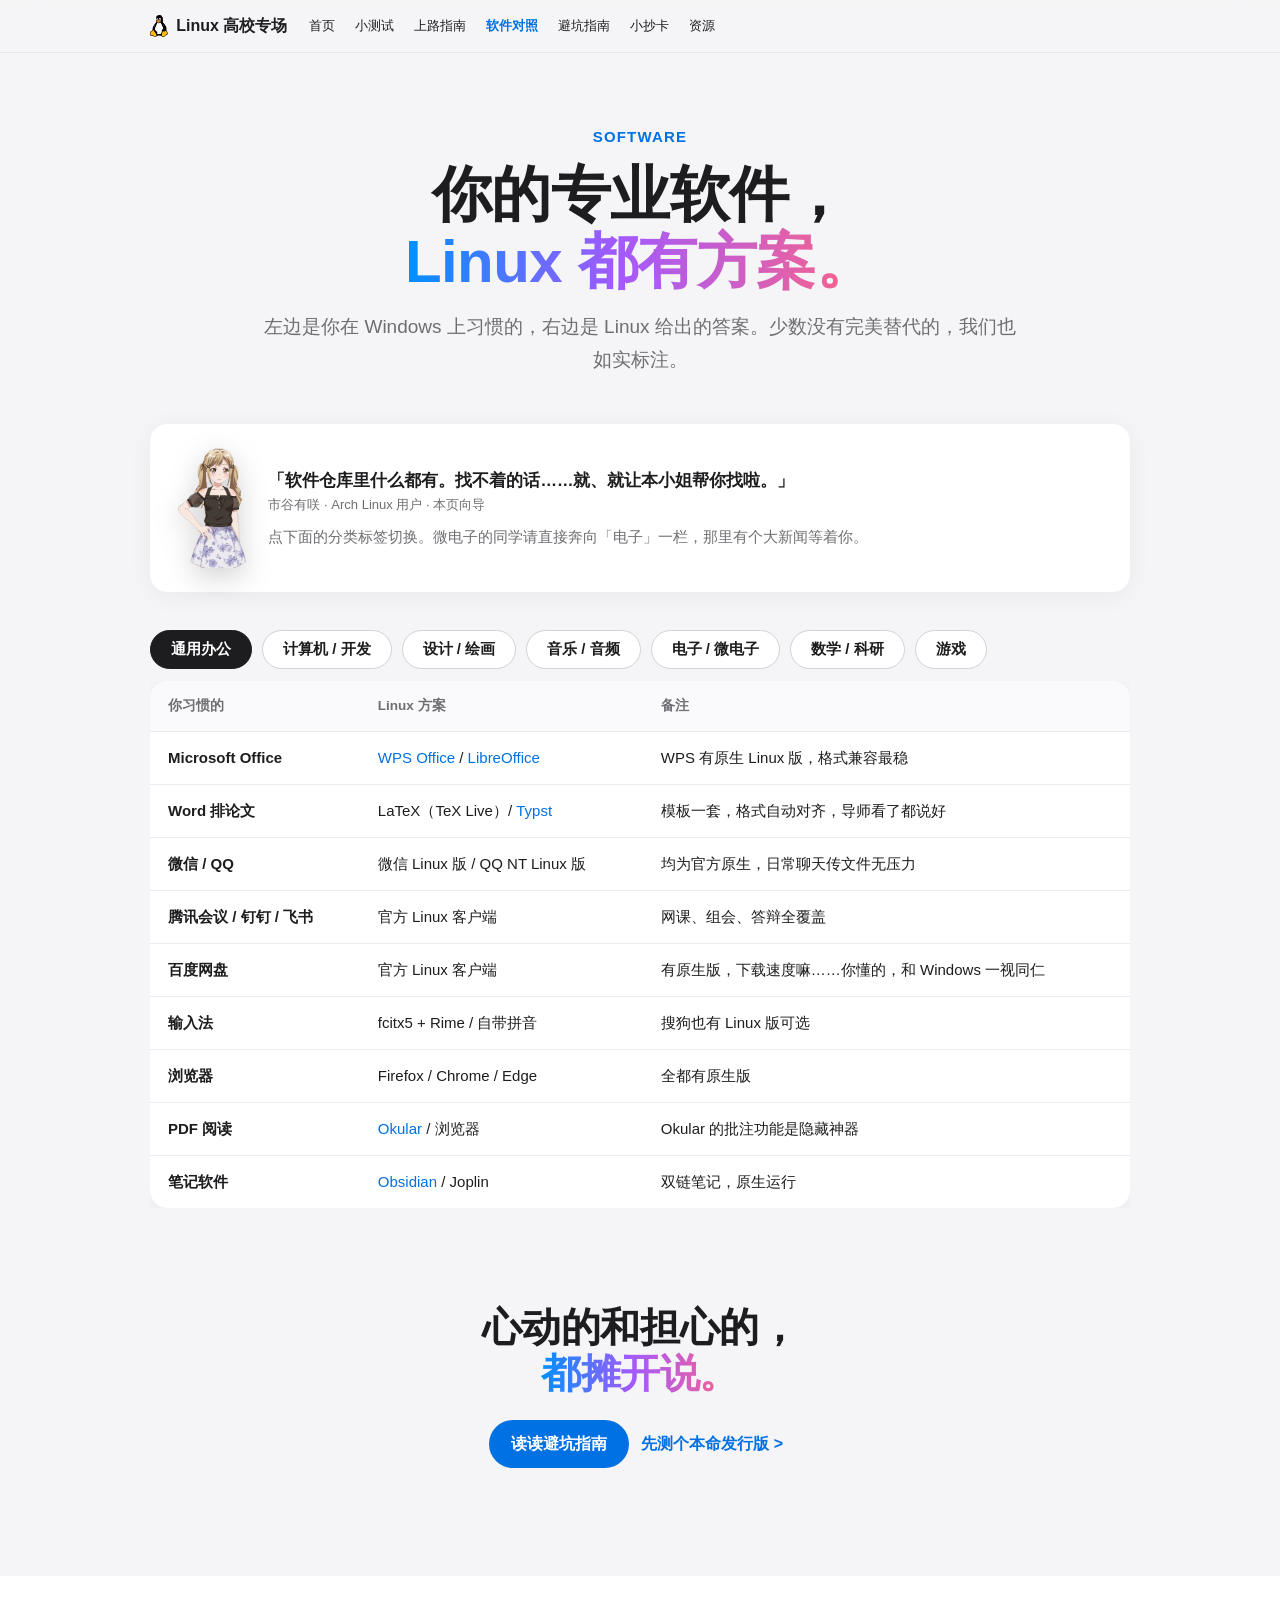
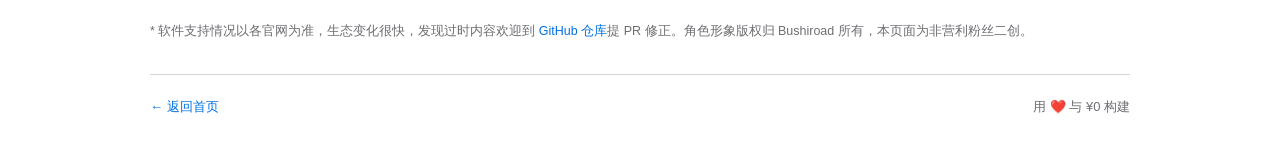
==== apps.html @ c769057d "新增子页面（二）：软件对照 + 避坑指南 + 小抄卡 + 资源" ====
<!DOCTYPE html>
<html lang="zh-CN">
<head>
<meta charset="UTF-8">
<meta name="viewport" content="width=device-width, initial-scale=1.0">
<title>软件对照表 - 你的专业软件，Linux 都有方案</title>
<meta name="description" content="按专业分类的 Windows → Linux 软件替代对照表：办公、开发、设计、音乐、微电子、数学科研、游戏。">
<meta property="og:title" content="软件对照表 - 你的专业软件，Linux 都有方案">
<meta property="og:description" content="按专业分类的 Windows → Linux 软件替代对照表：办公、开发、设计、音乐、微电子、数学科研、游戏。">
<meta property="og:image" content="https://linuxedu-space.pages.dev/img/tux.png">
<link rel="icon" href="data:image/svg+xml,<svg xmlns='http://www.w3.org/2000/svg' viewBox='0 0 100 100'><text y='.9em' font-size='90'>🐧</text></svg>">
<link rel="stylesheet" href="assets/site.css">
</head>
<body>

<nav class="topnav"><div class="topnav-in">
  <div class="logo"><a href="index.html"><img src="img/tux.png" alt="">Linux 高校专场</a></div>
  <div class="links">
    <a href="index.html">首页</a>
    <a href="quiz.html">小测试</a>
    <a href="guide.html">上路指南</a>
    <a href="apps.html" class="on">软件对照</a>
    <a href="honest.html">避坑指南</a>
    <a href="cheatsheet.html">小抄卡</a>
    <a href="resources.html">资源</a>
  </div>
</div></nav>

<header class="page-hero">
  <div class="wrap">
    <p class="kicker">Software</p>
    <h1>你的专业软件，<br><span class="grad-text">Linux 都有方案。</span></h1>
    <p class="lead">左边是你在 Windows 上习惯的，右边是 Linux 给出的答案。少数没有完美替代的，我们也如实标注。</p>
  </div>
</header>

<section class="sec" style="padding-top:12px;"><div class="wrap">
  <div class="host rv">
    <img src="img/char/arisa.png" alt="市谷有咲">
    <div>
      <div class="q">「软件仓库里什么都有。找不着的话……就、就让本小姐帮你找啦。」</div>
      <div class="who">市谷有咲 · Arch Linux 用户 · 本页向导</div>
      <p>点下面的分类标签切换。微电子的同学请直接奔向「电子」一栏，那里有个大新闻等着你。</p>
    </div>
  </div>

  <div class="tabbar rv" style="margin-top:34px;">
    <button class="tab on" data-t="office">通用办公</button>
    <button class="tab" data-t="dev">计算机 / 开发</button>
    <button class="tab" data-t="design">设计 / 绘画</button>
    <button class="tab" data-t="music">音乐 / 音频</button>
    <button class="tab" data-t="ee">电子 / 微电子</button>
    <button class="tab" data-t="sci">数学 / 科研</button>
    <button class="tab" data-t="game">游戏</button>
  </div>

  <div class="tabpane on" id="t-office">
    <div class="tbl-wrap rv"><table class="tbl">
      <tr><th>你习惯的</th><th>Linux 方案</th><th>备注</th></tr>
      <tr><td>Microsoft Office</td><td><a href="https://www.wps.cn" target="_blank" rel="noopener">WPS Office</a> / <a href="https://www.libreoffice.org" target="_blank" rel="noopener">LibreOffice</a></td><td>WPS 有原生 Linux 版，格式兼容最稳</td></tr>
      <tr><td>Word 排论文</td><td>LaTeX（TeX Live）/ <a href="https://typst.app" target="_blank" rel="noopener">Typst</a></td><td>模板一套，格式自动对齐，导师看了都说好</td></tr>
      <tr><td>微信 / QQ</td><td>微信 Linux 版 / QQ NT Linux 版</td><td>均为官方原生，日常聊天传文件无压力</td></tr>
      <tr><td>腾讯会议 / 钉钉 / 飞书</td><td>官方 Linux 客户端</td><td>网课、组会、答辩全覆盖</td></tr>
      <tr><td>百度网盘</td><td>官方 Linux 客户端</td><td>有原生版，下载速度嘛……你懂的，和 Windows 一视同仁</td></tr>
      <tr><td>输入法</td><td>fcitx5 + Rime / 自带拼音</td><td>搜狗也有 Linux 版可选</td></tr>
      <tr><td>浏览器</td><td>Firefox / Chrome / Edge</td><td>全都有原生版</td></tr>
      <tr><td>PDF 阅读</td><td><a href="https://okular.kde.org" target="_blank" rel="noopener">Okular</a> / 浏览器</td><td>Okular 的批注功能是隐藏神器</td></tr>
      <tr><td>笔记软件</td><td><a href="https://obsidian.md" target="_blank" rel="noopener">Obsidian</a> / Joplin</td><td>双链笔记，原生运行</td></tr>
    </table></div>
  </div>

  <div class="tabpane" id="t-dev">
    <div class="tbl-wrap rv"><table class="tbl">
      <tr><th>你习惯的</th><th>Linux 方案</th><th>备注</th></tr>
      <tr><td>VS Code</td><td><a href="https://code.visualstudio.com" target="_blank" rel="noopener">VS Code</a></td><td>原生版，体验一模一样</td></tr>
      <tr><td>JetBrains 全家桶</td><td>全家桶原生</td><td>IDEA、PyCharm、CLion 一个不少</td></tr>
      <tr><td>Git</td><td>原生亲儿子</td><td>它就是为了管理 Linux 源码而生的</td></tr>
      <tr><td>Docker / K8s</td><td>原生老家</td><td>容器本来就是 Linux 的技术</td></tr>
      <tr><td>Xshell / Xftp</td><td>终端自带 <code>ssh</code>/<code>scp</code> / Tabby</td><td>系统终端就是最强 SSH 客户端</td></tr>
      <tr><td>Postman</td><td>Postman 原生 / Apifox / Bruno</td><td>三家都有 Linux 版</td></tr>
      <tr><td>数据库</td><td>MySQL / PostgreSQL / Redis / SQLite</td><td>全是原生，服务器同款环境</td></tr>
      <tr><td>虚拟机</td><td>virt-manager (KVM) / VMware / VirtualBox</td><td>KVM 性能接近物理机</td></tr>
      <tr><td>Visual Studio</td><td>VS Code / Qt Creator</td><td>无原生 VS；.NET 开发可用 Rider</td></tr>
      <tr><td>微信开发者工具</td><td class="half">无官方版</td><td>小程序开发请用 Windows 虚拟机兜底</td></tr>
    </table></div>
  </div>

  <div class="tabpane" id="t-design">
    <div class="tbl-wrap rv"><table class="tbl">
      <tr><th>你习惯的</th><th>Linux 方案</th><th>备注</th></tr>
      <tr><td>Photoshop</td><td><a href="https://www.gimp.org" target="_blank" rel="noopener">GIMP</a> / <a href="https://krita.org" target="_blank" rel="noopener">Krita</a></td><td>画插画选 Krita，体验甚至更好</td></tr>
      <tr><td>Illustrator</td><td><a href="https://inkscape.org" target="_blank" rel="noopener">Inkscape</a></td><td>矢量绘图老牌劲旅</td></tr>
      <tr><td>Premiere</td><td><a href="https://kdenlive.org" target="_blank" rel="noopener">Kdenlive</a> / DaVinci Resolve</td><td>达芬奇有原生 Linux 版，调色天花板</td></tr>
      <tr><td>After Effects</td><td class="half">Blender 合成 / Natron</td><td>无完美替代，重度 AE 用户建议双系统</td></tr>
      <tr><td>Blender / C4D</td><td><a href="https://www.blender.org" target="_blank" rel="noopener">Blender</a> 原生</td><td>Blender 在 Linux 上渲染更快</td></tr>
      <tr><td>Figma</td><td>网页版直接用</td><td>浏览器即客户端，跨平台无忧</td></tr>
      <tr><td>剪映</td><td class="half">无原生</td><td>Kdenlive / 达芬奇替代；手机剪映也不是不行</td></tr>
    </table></div>
  </div>

  <div class="tabpane" id="t-music">
    <div class="tbl-wrap rv"><table class="tbl">
      <tr><th>你习惯的</th><th>Linux 方案</th><th>备注</th></tr>
      <tr><td>FL Studio / Cubase</td><td><a href="https://ardour.org" target="_blank" rel="noopener">Ardour</a> / Bitwig Studio</td><td>Bitwig 有原生版；FL 可 Wine 运行但不算完美</td></tr>
      <tr><td>REAPER</td><td><a href="https://www.reaper.fm" target="_blank" rel="noopener">REAPER</a> 原生</td><td>官方提供 Linux 版，良心</td></tr>
      <tr><td>Audacity</td><td><a href="https://www.audacityteam.org" target="_blank" rel="noopener">Audacity</a> 原生</td><td>老家就在这</td></tr>
      <tr><td>Sibelius / Finale</td><td><a href="https://musescore.org" target="_blank" rel="noopener">MuseScore</a></td><td>免费打谱之王，完全够用</td></tr>
      <tr><td>效果器 / 机架</td><td>EasyEffects / Carla / PipeWire</td><td>系统级低延迟音频，耳机党狂喜</td></tr>
      <tr><td>声卡驱动</td><td>class-compliant 声卡即插即用</td><td>主流录音声卡（Focusrite 等）免驱</td></tr>
    </table></div>
    <div class="card rv" style="margin-top:22px;">
      <span class="pill">冷知识</span>
      <p>Linux 的 PipeWire 音频栈可以做到毫秒级低延迟，而且系统内任意两个应用的音频都能像接线一样自由路由——这在别的系统上要花大价钱买虚拟声卡。</p>
    </div>
  </div>

  <div class="tabpane" id="t-ee">
    <div class="card rv" style="border-left:5px solid #0071e3;">
      <span class="pill">微电子必读 · 大新闻</span>
      <h3>芯片行业的 EDA，本来就活在 Linux 上</h3>
      <p>Cadence Virtuoso、Synopsys 全家桶（VCS、DC、ICC）、Siemens EDA——这些造芯片的工业软件，<b>官方运行环境就是 Linux</b>（通常是 RHEL 系）。晶圆厂和设计公司的服务器跑的全是 Linux。所以微电子专业的同学：你用 Linux 不是折腾，是提前三年适应工作环境。</p>
    </div>
    <div class="tbl-wrap rv" style="margin-top:22px;"><table class="tbl">
      <tr><th>你习惯的</th><th>Linux 方案</th><th>备注</th></tr>
      <tr><td>Altium Designer</td><td><a href="https://www.kicad.org" target="_blank" rel="noopener">KiCad</a></td><td>开源 PCB 顶流，社区库丰富，越来越主流</td></tr>
      <tr><td>Multisim</td><td>LTspice（Wine）/ Qucs-S / Ngspice</td><td>仿真课作业完全够用</td></tr>
      <tr><td>Keil MDK</td><td>STM32CubeIDE / PlatformIO</td><td>都有原生 Linux 版，配 OpenOCD 调试</td></tr>
      <tr><td>Vivado / Quartus</td><td>官方 Linux 版</td><td>FPGA 大厂双双原生支持</td></tr>
      <tr><td>ModelSim / Questa</td><td>官方 Linux 版 / Verilator / Icarus</td><td>开源仿真器 Verilator 是业界明星</td></tr>
      <tr><td>Cadence / Synopsys</td><td class="yes">本身就是 Linux 原生</td><td>实验室服务器直通，SSH 就是工位</td></tr>
      <tr><td>串口工具</td><td>minicom / cutecom / <code>screen</code></td><td>系统自带，无需安装</td></tr>
    </table></div>
  </div>

  <div class="tabpane" id="t-sci">
    <div class="tbl-wrap rv"><table class="tbl">
      <tr><th>你习惯的</th><th>Linux 方案</th><th>备注</th></tr>
      <tr><td>MATLAB</td><td>GNU Octave / Python（NumPy、SciPy）</td><td>Octave 语法高度兼容；科研主力是 Python</td></tr>
      <tr><td>Mathematica</td><td>SageMath / SymPy</td><td>符号计算免费方案</td></tr>
      <tr><td>SPSS</td><td>JASP / jamovi / R</td><td>社科统计友好界面，免费</td></tr>
      <tr><td>Origin</td><td>LabPlot / matplotlib</td><td>论文级绘图</td></tr>
      <tr><td>R</td><td>R + RStudio 原生</td><td>统计之王，原生运行</td></tr>
      <tr><td>文献管理</td><td><a href="https://www.zotero.org" target="_blank" rel="noopener">Zotero</a> 原生</td><td>配 LaTeX 是论文绝配</td></tr>
      <tr><td>超算 / 集群</td><td class="yes">环境天然一致</td><td>超算 TOP500 全部跑 Linux，本地学的命令直接用</td></tr>
    </table></div>
  </div>

  <div class="tabpane" id="t-game">
    <div class="tbl-wrap rv"><table class="tbl">
      <tr><th>你习惯的</th><th>Linux 方案</th><th>备注</th></tr>
      <tr><td>Steam</td><td>原生 + Proton 一键兼容</td><td>上万款 Windows 游戏直接玩，去 <a href="https://www.protondb.com" target="_blank" rel="noopener">ProtonDB</a> 查评级</td></tr>
      <tr><td>Epic / GOG</td><td>Heroic Launcher / Lutris</td><td>第三方启动器，体验顺滑</td></tr>
      <tr><td>Minecraft</td><td>Prism Launcher</td><td>Java 版原生跑，帧数还更高</td></tr>
      <tr><td>模拟器</td><td>RetroArch / Dolphin / RPCS3</td><td>模拟器大户，全部原生</td></tr>
      <tr><td>原神 / 瓦 / 三角洲等</td><td class="no">反作弊限制</td><td>这类游戏目前玩不了或很麻烦，<a href="honest.html">避坑指南</a>里有完整名单</td></tr>
    </table></div>
    <div class="card rv" style="margin-top:22px;">
      <span class="pill green">好消息</span>
      <p>Steam Deck 的热卖把 Linux 游戏生态直接带飞了：2025 年底 Steam 上 Linux 玩家份额已突破 3%，美国桌面份额突破 5%。V 社的 Proton 让每个游戏厂商都间接支持了 Linux。</p>
    </div>
  </div>
</div></section>

<section class="sec center"><div class="wrap">
  <h2 class="rv">心动的和担心的，<br><span class="grad-text">都摊开说。</span></h2>
  <div style="margin-top:24px;" class="rv">
    <a class="btn" href="honest.html">读读避坑指南</a>
    <a class="btn-ghost" href="quiz.html">先测个本命发行版 &gt;</a>
  </div>
</div></section>

<footer><div class="wrap">
  <div class="legal">* 软件支持情况以各官网为准，生态变化很快，发现过时内容欢迎到 <a href="https://github.com/Huanuyn1/Linuxedu.space" target="_blank" rel="noopener">GitHub 仓库</a>提 PR 修正。角色形象版权归 Bushiroad 所有，本页面为非营利粉丝二创。</div>
  <div class="footer-bar"><span><a href="index.html">← 返回首页</a></span><span>用 ❤️ 与 ¥0 构建</span></div>
</div></footer>

<script>
const io = new IntersectionObserver(es => {
  es.forEach(e => { if (e.isIntersecting) { e.target.classList.add('in'); io.unobserve(e.target); } });
}, { threshold: 0.1 });
document.querySelectorAll('.rv').forEach(el => io.observe(el));

document.querySelectorAll('.tab').forEach(t => {
  t.addEventListener('click', () => {
    document.querySelectorAll('.tab').forEach(x => x.classList.remove('on'));
    document.querySelectorAll('.tabpane').forEach(x => x.classList.remove('on'));
    t.classList.add('on');
    document.getElementById('t-' + t.dataset.t).classList.add('on');
  });
});
</script>
</body>
</html>
---- assets/site.css ----
/* 共享样式：Linux 高校专场子页面 */
:root{
  --bg:#f5f5f7;
  --text:#1d1d1f;
  --text-2:#6e6e73;
  --blue:#0071e3;
  --radius:18px;
  --maxw:1024px;
  --grad:linear-gradient(90deg,#0090ff 0%,#a259ff 45%,#ff6482 100%);
}
*{margin:0;padding:0;box-sizing:border-box;}
html{scroll-behavior:smooth;}
body{
  font-family:-apple-system,BlinkMacSystemFont,"SF Pro SC","PingFang SC","Noto Sans SC","Microsoft YaHei",sans-serif;
  background:var(--bg);color:var(--text);
  -webkit-font-smoothing:antialiased;line-height:1.6;
}
a{color:var(--blue);text-decoration:none;}
a:hover{text-decoration:underline;}
img{max-width:100%;-webkit-user-drag:none;user-select:none;}
.wrap{max-width:var(--maxw);margin:0 auto;padding:0 22px;}
h1{font-size:clamp(34px,5.6vw,60px);font-weight:700;line-height:1.12;letter-spacing:-.01em;}
h2{font-size:clamp(26px,3.8vw,40px);font-weight:700;line-height:1.16;letter-spacing:-.01em;}
h3{font-size:22px;font-weight:700;}
.grad-text{background:var(--grad);-webkit-background-clip:text;background-clip:text;color:transparent;}
.lead{font-size:clamp(16px,2vw,19px);color:var(--text-2);max-width:760px;margin:16px auto 0;line-height:1.7;font-weight:500;}
.center{text-align:center;}
/* top nav */
.topnav{position:sticky;top:0;z-index:100;background:rgba(245,245,247,.78);backdrop-filter:saturate(180%) blur(20px);-webkit-backdrop-filter:saturate(180%) blur(20px);border-bottom:1px solid rgba(0,0,0,.06);}
.topnav-in{max-width:var(--maxw);margin:0 auto;padding:0 22px;height:52px;display:flex;align-items:center;gap:22px;}
.topnav .logo{font-weight:700;font-size:16px;display:flex;align-items:center;gap:8px;flex:0 0 auto;}
.topnav .logo img{height:22px;}
.topnav .logo a{color:var(--text);display:flex;align-items:center;gap:8px;}
.topnav .logo a:hover{text-decoration:none;}
.topnav .links{display:flex;gap:20px;font-size:13px;overflow-x:auto;scrollbar-width:none;white-space:nowrap;}
.topnav .links::-webkit-scrollbar{display:none;}
.topnav .links a{color:var(--text);flex:0 0 auto;}
.topnav .links a:hover{color:var(--blue);text-decoration:none;}
.topnav .links a.on{color:var(--blue);font-weight:700;}
@media(max-width:760px){.topnav-in{gap:14px;}}
/* page hero */
.page-hero{padding:72px 0 36px;text-align:center;}
.page-hero .kicker{font-size:15px;font-weight:700;letter-spacing:.08em;color:var(--blue);text-transform:uppercase;margin-bottom:12px;}
/* sections & cards */
.sec{padding:48px 0;}
.card{background:#fff;border-radius:var(--radius);padding:32px 30px;box-shadow:0 4px 24px rgba(0,0,0,.05);}
.grid2{display:grid;grid-template-columns:1fr 1fr;gap:22px;}
.grid3{display:grid;grid-template-columns:repeat(3,1fr);gap:22px;}
@media(max-width:860px){.grid2,.grid3{grid-template-columns:1fr;}}
.card h3{margin-bottom:12px;}
.card p,.card li{font-size:15.5px;color:var(--text-2);line-height:1.75;}
.card ul,.card ol{padding-left:22px;margin-top:8px;}
.card li{margin-bottom:6px;}
.pill{display:inline-block;background:rgba(0,113,227,.09);color:var(--blue);font-size:12.5px;font-weight:700;border-radius:980px;padding:4px 12px;margin-bottom:10px;}
.pill.green{background:rgba(22,163,74,.12);color:#16a34a;}
.pill.red{background:rgba(220,38,38,.10);color:#dc2626;}
.pill.orange{background:rgba(234,88,12,.10);color:#ea580c;}
/* prose blocks */
.prose p{font-size:16px;color:var(--text);line-height:1.85;margin-bottom:16px;}
.prose strong{color:var(--text);}
/* tables */
.tbl{width:100%;border-collapse:collapse;background:#fff;border-radius:var(--radius);overflow:hidden;box-shadow:0 4px 24px rgba(0,0,0,.05);font-size:15px;}
.tbl th,.tbl td{padding:14px 18px;text-align:left;border-bottom:1px solid #ececef;vertical-align:top;}
.tbl th{background:#fafafc;font-size:13.5px;color:var(--text-2);font-weight:600;}
.tbl tr:last-child td{border-bottom:none;}
.tbl td:first-child{font-weight:600;white-space:nowrap;}
.tbl-wrap{overflow-x:auto;}
.yes{color:#16a34a;font-weight:700;}
.no{color:#dc2626;font-weight:700;}
.half{color:#ea580c;font-weight:700;}
/* code */
code{font-family:"SF Mono",ui-monospace,Menlo,Consolas,monospace;font-size:.92em;background:#ececf0;border-radius:6px;padding:2px 7px;}
pre{background:#161617;color:#d4d4d8;border-radius:14px;padding:20px 22px;overflow-x:auto;font-family:"SF Mono",ui-monospace,Menlo,Consolas,monospace;font-size:13.5px;line-height:1.7;margin:14px 0;}
pre code{background:none;color:inherit;padding:0;}
pre .cm{color:#7f8c98;}
pre .hl{color:#7ee787;}
/* character host banner */
.host{display:flex;gap:22px;align-items:center;background:#fff;border-radius:var(--radius);padding:24px 28px;box-shadow:0 4px 24px rgba(0,0,0,.05);}
.host img{height:120px;width:auto;flex:0 0 auto;filter:drop-shadow(0 8px 14px rgba(0,0,0,.18));}
.host .who{font-size:13px;color:var(--text-2);margin-top:2px;}
.host p{font-size:15px;color:var(--text-2);margin-top:8px;line-height:1.7;}
.host .q{font-size:16.5px;color:var(--text);font-weight:600;}
@media(max-width:640px){.host img{height:90px;}}
/* footer */
footer{background:#fff;margin-top:60px;}
.legal{padding:44px 0 32px;font-size:12.5px;color:var(--text-2);line-height:1.8;}
.footer-bar{border-top:1px solid #d2d2d7;padding:22px 0 34px;font-size:13px;color:var(--text-2);display:flex;justify-content:space-between;flex-wrap:wrap;gap:12px;}
/* reveal */
.rv{opacity:0;transform:translateY(24px);transition:opacity .65s ease,transform .65s ease;}
.rv.in{opacity:1;transform:none;}
/* buttons */
.btn{display:inline-block;background:var(--blue);color:#fff;border-radius:980px;padding:11px 22px;font-size:16px;font-weight:600;transition:background .2s;}
.btn:hover{background:#0077ed;text-decoration:none;}
.btn-ghost{display:inline-block;color:var(--blue);font-size:16px;font-weight:600;padding:11px 8px;}
.btn-ghost:hover{text-decoration:underline;}
/* quiz */
.quiz-card{background:#fff;border-radius:var(--radius);box-shadow:0 4px 24px rgba(0,0,0,.05);padding:36px 32px;max-width:720px;margin:0 auto;}
.q-progress{height:6px;background:#e8e8ed;border-radius:99px;overflow:hidden;margin-bottom:26px;}
.q-progress i{display:block;height:100%;background:var(--grad);border-radius:99px;transition:width .3s;}
.q-num{font-size:13px;color:var(--text-2);margin-bottom:8px;}
.q-title{font-size:22px;font-weight:700;margin-bottom:22px;line-height:1.4;}
.q-opt{display:block;width:100%;text-align:left;background:#f5f5f7;border:2px solid transparent;border-radius:14px;padding:16px 20px;font-size:16px;margin-bottom:12px;cursor:pointer;font-family:inherit;color:var(--text);transition:all .18s;line-height:1.5;}
.q-opt:hover{border-color:var(--blue);background:#fff;transform:translateX(4px);}
.q-result{text-align:center;}
.q-result .char-img{height:260px;width:auto;margin:6px auto 4px;display:block;filter:drop-shadow(0 14px 24px rgba(0,0,0,.2));}
.q-result .d-logo{height:44px;margin:10px auto 6px;display:block;}
.q-result h3{font-size:26px;}
.q-result .who{color:var(--text-2);font-size:14px;margin-top:4px;}
.q-result .quote{background:#f5f5f7;border-radius:14px;padding:18px 22px;font-size:15.5px;line-height:1.75;margin:18px 0;text-align:left;}
.q-result .row{display:flex;gap:14px;justify-content:center;flex-wrap:wrap;margin-top:8px;}
/* cheatsheet */
.cmd-search{width:100%;max-width:560px;margin:0 auto;display:block;font-size:16px;padding:14px 22px;border-radius:980px;border:1px solid #d2d2d7;background:#fff;font-family:inherit;outline:none;}
.cmd-search:focus{border-color:var(--blue);box-shadow:0 0 0 4px rgba(0,113,227,.12);}
.cmd-grid{display:grid;grid-template-columns:repeat(2,1fr);gap:20px;margin-top:34px;}
@media(max-width:760px){.cmd-grid{grid-template-columns:1fr;}}
.cmd-card{background:#fff;border-radius:var(--radius);padding:24px 26px;box-shadow:0 4px 24px rgba(0,0,0,.05);}
.cmd-card h4{font-size:16.5px;margin-bottom:14px;display:flex;align-items:center;gap:8px;}
.cmd-line{display:flex;justify-content:space-between;gap:14px;padding:7px 0;border-bottom:1px dashed #ececef;font-size:14px;align-items:baseline;}
.cmd-line:last-child{border-bottom:none;}
.cmd-line code{white-space:nowrap;}
.cmd-line span{color:var(--text-2);text-align:right;}
.cmd-hide{display:none !important;}
/* tabs (apps page) */
.tabbar{display:flex;gap:10px;overflow-x:auto;scrollbar-width:none;padding:4px 2px 12px;margin:0 -2px;}
.tabbar::-webkit-scrollbar{display:none;}
.tab{flex:0 0 auto;border:1px solid #d2d2d7;background:#fff;border-radius:980px;padding:9px 20px;font-size:15px;font-weight:600;cursor:pointer;font-family:inherit;color:var(--text);transition:all .18s;}
.tab.on{background:var(--text);color:#fff;border-color:var(--text);}
.tabpane{display:none;}
.tabpane.on{display:block;}
/* stat band */
.stats{display:grid;grid-template-columns:repeat(4,1fr);gap:22px;text-align:center;}
@media(max-width:760px){.stats{grid-template-columns:repeat(2,1fr);}}
.stat b{display:block;font-size:clamp(28px,4vw,44px);font-weight:700;letter-spacing:-.02em;}
.stat span{font-size:14px;color:var(--text-2);}
/* link list */
.linkcard{display:flex;flex-direction:column;gap:6px;}
.linkcard a{font-size:16px;font-weight:600;}
.linkcard p{font-size:14px;color:var(--text-2);}
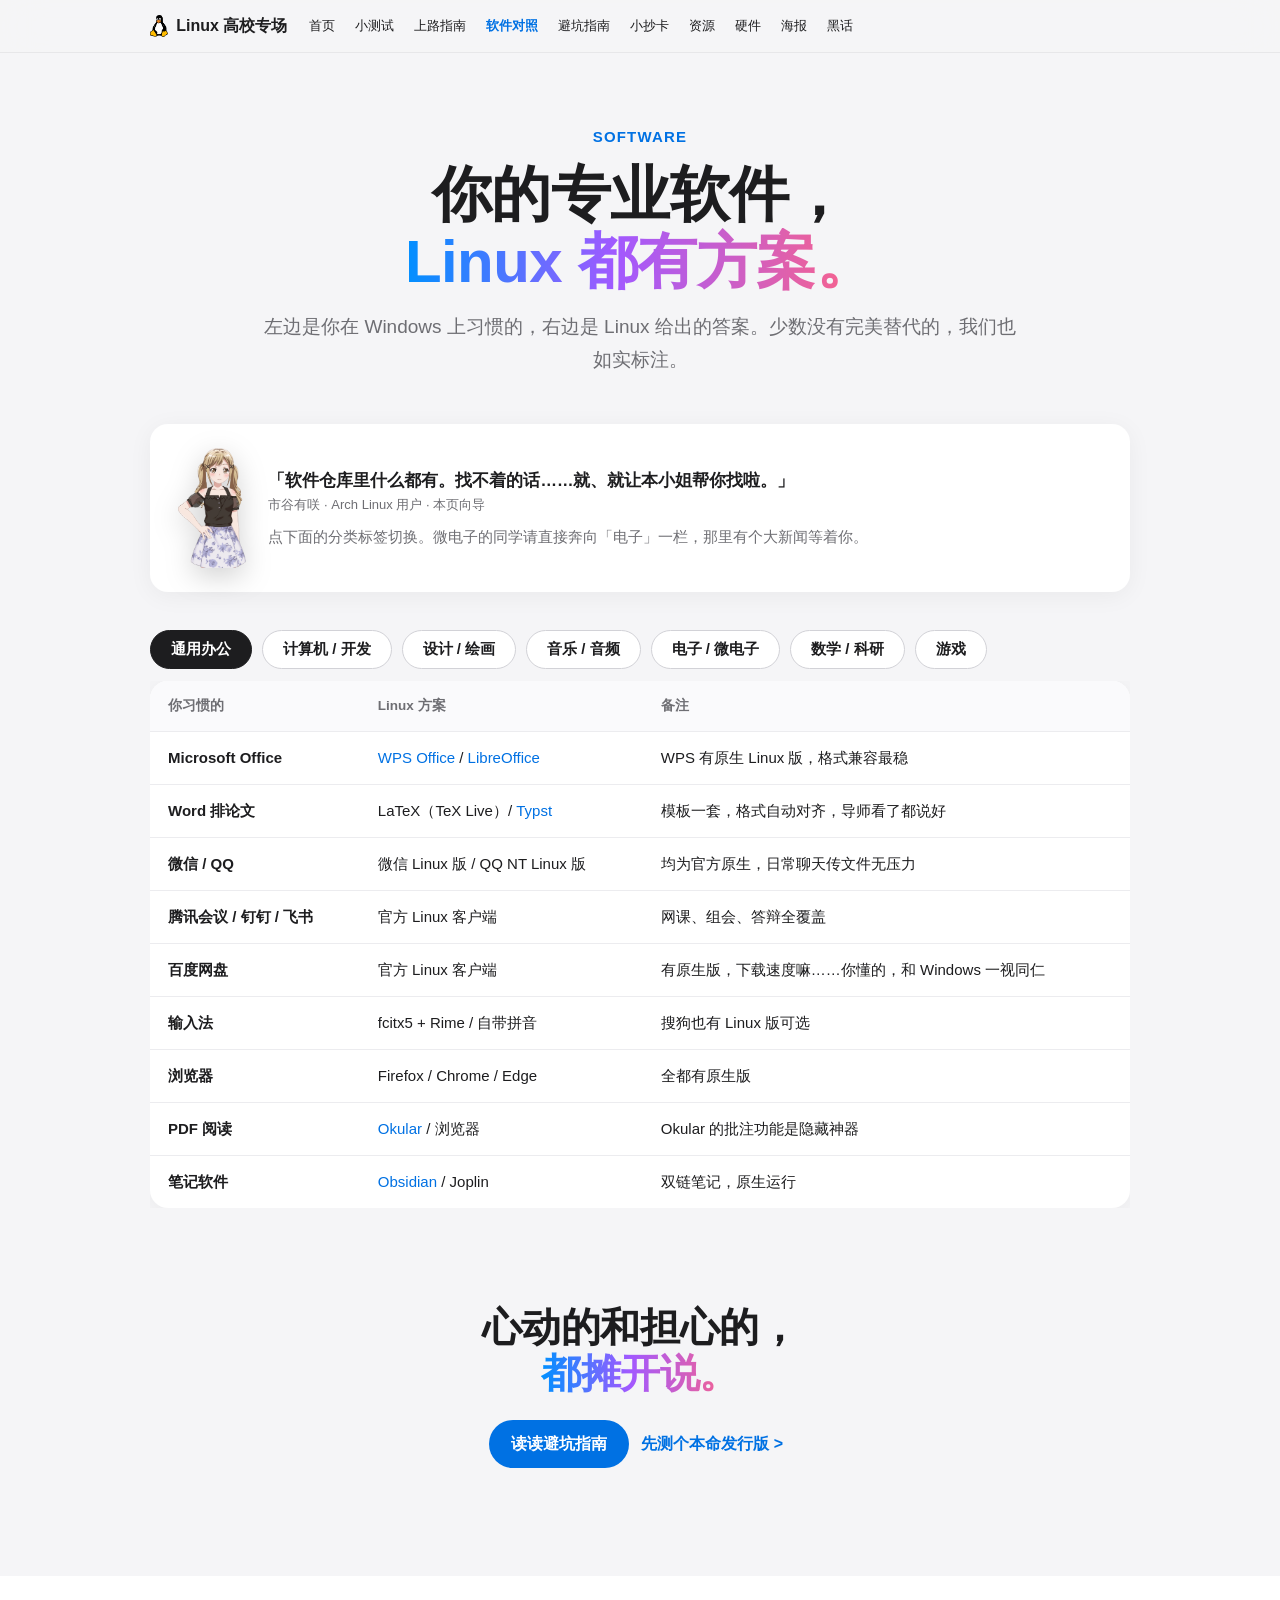
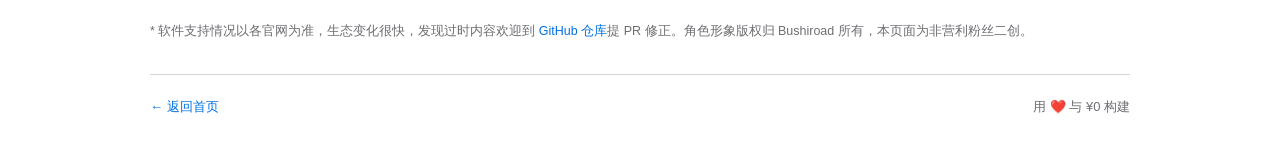
==== commit bc62ff15: "软件对照与避坑指南接入新导航" ====
--- a/apps.html
+++ b/apps.html
@@ -23,6 +23,9 @@
     <a href="honest.html">避坑指南</a>
     <a href="cheatsheet.html">小抄卡</a>
     <a href="resources.html">资源</a>
+    <a href="hardware.html">硬件</a>
+    <a href="poster.html">海报</a>
+    <a href="jargon.html">黑话</a>
   </div>
 </div></nav>
 
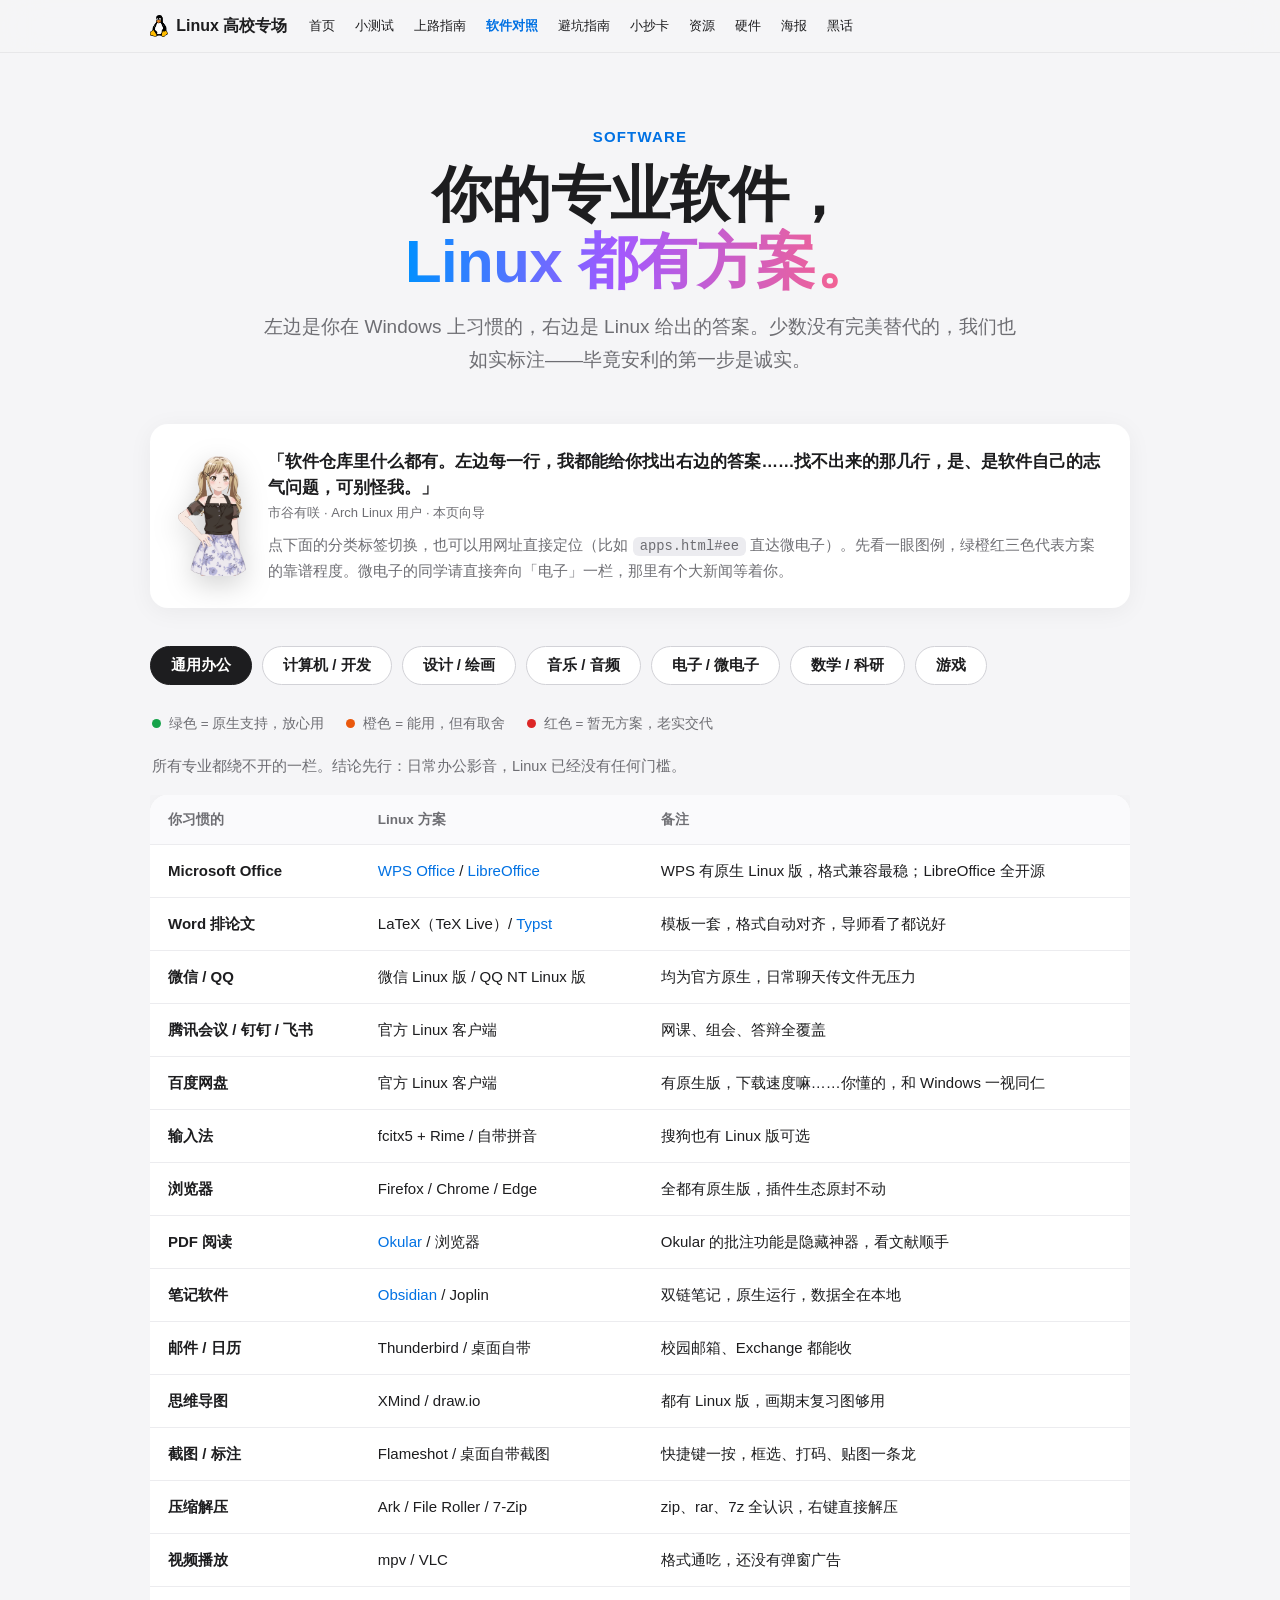
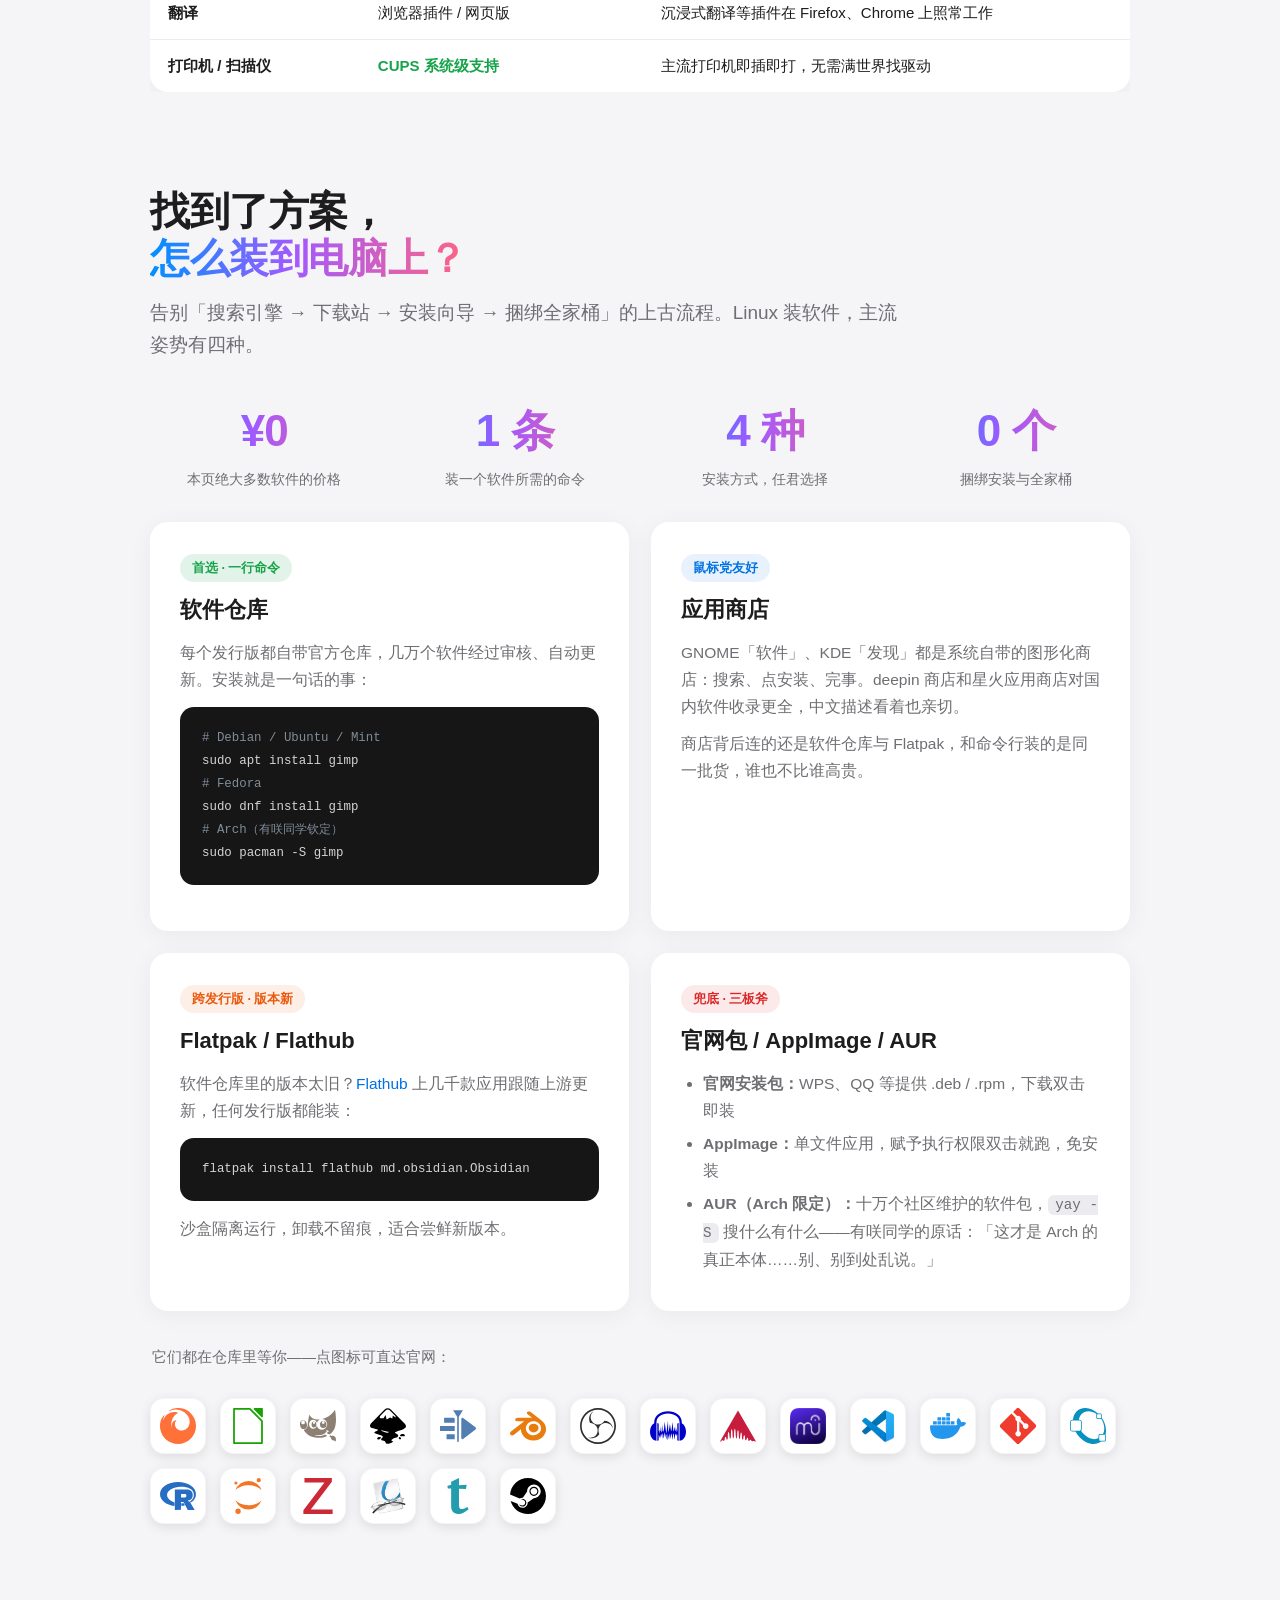
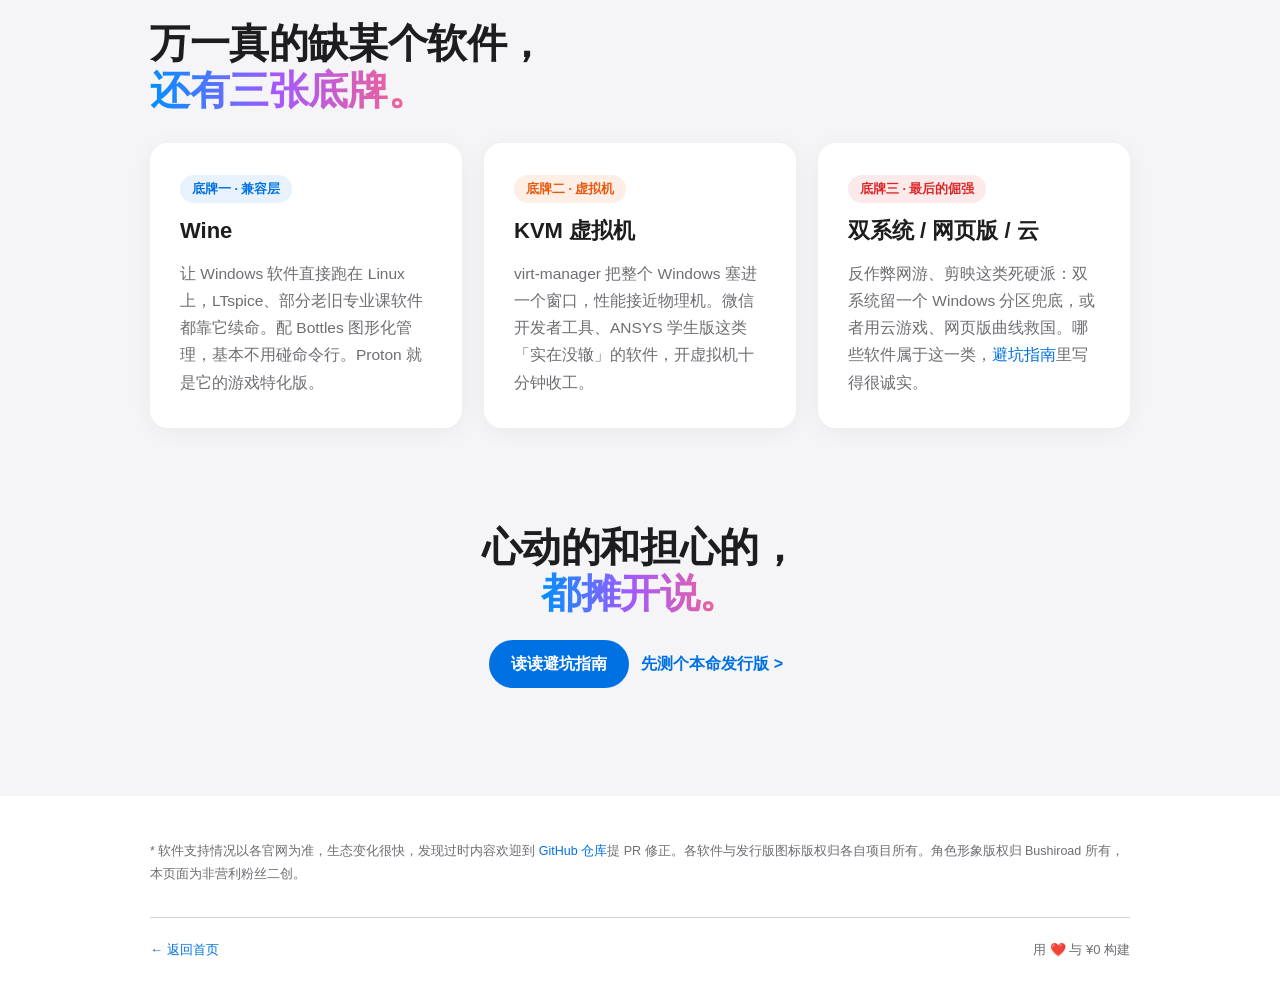
==== commit 757ab96b: "全站分页扩写美化；硬件页二手价格复核修正（2026年7月行情）" ====
--- a/apps.html
+++ b/apps.html
@@ -4,12 +4,27 @@
 <meta charset="UTF-8">
 <meta name="viewport" content="width=device-width, initial-scale=1.0">
 <title>软件对照表 - 你的专业软件，Linux 都有方案</title>
-<meta name="description" content="按专业分类的 Windows → Linux 软件替代对照表：办公、开发、设计、音乐、微电子、数学科研、游戏。">
+<meta name="description" content="按专业分类的 Windows → Linux 软件替代对照表：办公、开发、设计、音乐、微电子、数学科研、游戏，附安装方式与兜底方案。">
 <meta property="og:title" content="软件对照表 - 你的专业软件，Linux 都有方案">
-<meta property="og:description" content="按专业分类的 Windows → Linux 软件替代对照表：办公、开发、设计、音乐、微电子、数学科研、游戏。">
-<meta property="og:image" content="https://linuxedu-space.pages.dev/img/tux.png">
+<meta property="og:description" content="按专业分类的 Windows → Linux 软件替代对照表：办公、开发、设计、音乐、微电子、数学科研、游戏，附安装方式与兜底方案。">
+<meta property="og:image" content="https://linuxedu.space/img/tux.png">
 <link rel="icon" href="data:image/svg+xml,<svg xmlns='http://www.w3.org/2000/svg' viewBox='0 0 100 100'><text y='.9em' font-size='90'>🐧</text></svg>">
 <link rel="stylesheet" href="assets/site.css">
+<style>
+/* apps.html 页面专属 */
+.legend{display:flex;gap:22px;flex-wrap:wrap;font-size:13.5px;color:var(--text-2);margin:16px 2px 0;}
+.legend .lg{display:flex;align-items:center;}
+.legend .dot{width:9px;height:9px;border-radius:50%;margin-right:8px;flex:0 0 auto;}
+.dot.yes{background:#16a34a;}
+.dot.half{background:#ea580c;}
+.dot.no{background:#dc2626;}
+.pane-note{font-size:14.5px;color:var(--text-2);margin:0 2px 16px;line-height:1.7;}
+.iconwall{display:flex;flex-wrap:wrap;gap:14px;margin-top:28px;}
+.iconwall .tile{width:56px;height:56px;border-radius:14px;background:#fff;box-shadow:0 3px 12px rgba(0,0,0,.10),inset 0 0 0 1px rgba(0,0,0,.04);display:flex;align-items:center;justify-content:center;padding:10px;transition:transform .2s,box-shadow .2s;}
+.iconwall .tile:hover{transform:translateY(-3px);box-shadow:0 8px 20px rgba(0,0,0,.14);}
+.iconwall .tile img{width:100%;height:100%;object-fit:contain;pointer-events:none;}
+.tbl td code{white-space:nowrap;}
+</style>
 </head>
 <body>
 
@@ -33,7 +48,7 @@
   <div class="wrap">
     <p class="kicker">Software</p>
     <h1>你的专业软件，<br><span class="grad-text">Linux 都有方案。</span></h1>
-    <p class="lead">左边是你在 Windows 上习惯的，右边是 Linux 给出的答案。少数没有完美替代的，我们也如实标注。</p>
+    <p class="lead">左边是你在 Windows 上习惯的，右边是 Linux 给出的答案。少数没有完美替代的，我们也如实标注——毕竟安利的第一步是诚实。</p>
   </div>
 </header>
 
@@ -41,13 +56,13 @@
   <div class="host rv">
     <img src="img/char/arisa.png" alt="市谷有咲">
     <div>
-      <div class="q">「软件仓库里什么都有。找不着的话……就、就让本小姐帮你找啦。」</div>
+      <div class="q">「软件仓库里什么都有。左边每一行，我都能给你找出右边的答案……找不出来的那几行，是、是软件自己的志气问题，可别怪我。」</div>
       <div class="who">市谷有咲 · Arch Linux 用户 · 本页向导</div>
-      <p>点下面的分类标签切换。微电子的同学请直接奔向「电子」一栏，那里有个大新闻等着你。</p>
-    </div>
-  </div>
-
-  <div class="tabbar rv" style="margin-top:34px;">
+      <p>点下面的分类标签切换，也可以用网址直接定位（比如 <code>apps.html#ee</code> 直达微电子）。先看一眼图例，绿橙红三色代表方案的靠谱程度。微电子的同学请直接奔向「电子」一栏，那里有个大新闻等着你。</p>
+    </div>
+  </div>
+
+  <div class="tabbar rv" style="margin-top:34px;" id="compare">
     <button class="tab on" data-t="office">通用办公</button>
     <button class="tab" data-t="dev">计算机 / 开发</button>
     <button class="tab" data-t="design">设计 / 绘画</button>
@@ -57,109 +72,240 @@
     <button class="tab" data-t="game">游戏</button>
   </div>
 
+  <div class="legend rv">
+    <span class="lg"><i class="dot yes"></i>绿色 = 原生支持，放心用</span>
+    <span class="lg"><i class="dot half"></i>橙色 = 能用，但有取舍</span>
+    <span class="lg"><i class="dot no"></i>红色 = 暂无方案，老实交代</span>
+  </div>
+
   <div class="tabpane on" id="t-office">
-    <div class="tbl-wrap rv"><table class="tbl">
-      <tr><th>你习惯的</th><th>Linux 方案</th><th>备注</th></tr>
-      <tr><td>Microsoft Office</td><td><a href="https://www.wps.cn" target="_blank" rel="noopener">WPS Office</a> / <a href="https://www.libreoffice.org" target="_blank" rel="noopener">LibreOffice</a></td><td>WPS 有原生 Linux 版，格式兼容最稳</td></tr>
+    <p class="pane-note" style="margin-top:20px;">所有专业都绕不开的一栏。结论先行：日常办公影音，Linux 已经没有任何门槛。</p>
+    <div class="tbl-wrap rv"><table class="tbl">
+      <tr><th>你习惯的</th><th>Linux 方案</th><th>备注</th></tr>
+      <tr><td>Microsoft Office</td><td><a href="https://www.wps.cn" target="_blank" rel="noopener">WPS Office</a> / <a href="https://www.libreoffice.org" target="_blank" rel="noopener">LibreOffice</a></td><td>WPS 有原生 Linux 版，格式兼容最稳；LibreOffice 全开源</td></tr>
       <tr><td>Word 排论文</td><td>LaTeX（TeX Live）/ <a href="https://typst.app" target="_blank" rel="noopener">Typst</a></td><td>模板一套，格式自动对齐，导师看了都说好</td></tr>
       <tr><td>微信 / QQ</td><td>微信 Linux 版 / QQ NT Linux 版</td><td>均为官方原生，日常聊天传文件无压力</td></tr>
       <tr><td>腾讯会议 / 钉钉 / 飞书</td><td>官方 Linux 客户端</td><td>网课、组会、答辩全覆盖</td></tr>
       <tr><td>百度网盘</td><td>官方 Linux 客户端</td><td>有原生版，下载速度嘛……你懂的，和 Windows 一视同仁</td></tr>
       <tr><td>输入法</td><td>fcitx5 + Rime / 自带拼音</td><td>搜狗也有 Linux 版可选</td></tr>
-      <tr><td>浏览器</td><td>Firefox / Chrome / Edge</td><td>全都有原生版</td></tr>
-      <tr><td>PDF 阅读</td><td><a href="https://okular.kde.org" target="_blank" rel="noopener">Okular</a> / 浏览器</td><td>Okular 的批注功能是隐藏神器</td></tr>
-      <tr><td>笔记软件</td><td><a href="https://obsidian.md" target="_blank" rel="noopener">Obsidian</a> / Joplin</td><td>双链笔记，原生运行</td></tr>
+      <tr><td>浏览器</td><td>Firefox / Chrome / Edge</td><td>全都有原生版，插件生态原封不动</td></tr>
+      <tr><td>PDF 阅读</td><td><a href="https://okular.kde.org" target="_blank" rel="noopener">Okular</a> / 浏览器</td><td>Okular 的批注功能是隐藏神器，看文献顺手</td></tr>
+      <tr><td>笔记软件</td><td><a href="https://obsidian.md" target="_blank" rel="noopener">Obsidian</a> / Joplin</td><td>双链笔记，原生运行，数据全在本地</td></tr>
+      <tr><td>邮件 / 日历</td><td>Thunderbird / 桌面自带</td><td>校园邮箱、Exchange 都能收</td></tr>
+      <tr><td>思维导图</td><td>XMind / draw.io</td><td>都有 Linux 版，画期末复习图够用</td></tr>
+      <tr><td>截图 / 标注</td><td>Flameshot / 桌面自带截图</td><td>快捷键一按，框选、打码、贴图一条龙</td></tr>
+      <tr><td>压缩解压</td><td>Ark / File Roller / 7-Zip</td><td>zip、rar、7z 全认识，右键直接解压</td></tr>
+      <tr><td>视频播放</td><td>mpv / VLC</td><td>格式通吃，还没有弹窗广告</td></tr>
+      <tr><td>翻译</td><td>浏览器插件 / 网页版</td><td>沉浸式翻译等插件在 Firefox、Chrome 上照常工作</td></tr>
+      <tr><td>打印机 / 扫描仪</td><td class="yes">CUPS 系统级支持</td><td>主流打印机即插即打，无需满世界找驱动</td></tr>
     </table></div>
   </div>
 
   <div class="tabpane" id="t-dev">
+    <p class="pane-note" style="margin-top:20px;">计科同学的主场。这里不是「有没有替代」的问题，而是「你 Windows 上的工具大多本来就是从 Linux 世界搬过去的」。</p>
     <div class="tbl-wrap rv"><table class="tbl">
       <tr><th>你习惯的</th><th>Linux 方案</th><th>备注</th></tr>
       <tr><td>VS Code</td><td><a href="https://code.visualstudio.com" target="_blank" rel="noopener">VS Code</a></td><td>原生版，体验一模一样</td></tr>
       <tr><td>JetBrains 全家桶</td><td>全家桶原生</td><td>IDEA、PyCharm、CLion 一个不少</td></tr>
-      <tr><td>Git</td><td>原生亲儿子</td><td>它就是为了管理 Linux 源码而生的</td></tr>
+      <tr><td>编辑器之神们</td><td>Vim / Neovim / Emacs</td><td>原生老家，SSH 进服务器照样用</td></tr>
+      <tr><td>Git</td><td>原生亲儿子</td><td>它就是为了管理 Linux 源码而生的；配 lazygit 更香</td></tr>
+      <tr><td>编译工具链</td><td>gcc / clang / make / cmake</td><td>一行命令装好，课程实验环境零配置</td></tr>
+      <tr><td>Python / Node / Java</td><td>原生 + pyenv / nvm / SDKMAN</td><td>多版本共存管理，比 Windows 省心</td></tr>
       <tr><td>Docker / K8s</td><td>原生老家</td><td>容器本来就是 Linux 的技术</td></tr>
       <tr><td>Xshell / Xftp</td><td>终端自带 <code>ssh</code>/<code>scp</code> / Tabby</td><td>系统终端就是最强 SSH 客户端</td></tr>
-      <tr><td>Postman</td><td>Postman 原生 / Apifox / Bruno</td><td>三家都有 Linux 版</td></tr>
+      <tr><td>Postman</td><td>Postman 原生 / Apifox / Bruno</td><td>三家都有 Linux 版；命令行党直接 curl</td></tr>
       <tr><td>数据库</td><td>MySQL / PostgreSQL / Redis / SQLite</td><td>全是原生，服务器同款环境</td></tr>
+      <tr><td>数据库 GUI</td><td>DBeaver / DataGrip</td><td>都有原生 Linux 版</td></tr>
+      <tr><td>Wireshark 抓包</td><td>Wireshark / tcpdump 原生</td><td>网课实验直接照做</td></tr>
       <tr><td>虚拟机</td><td>virt-manager (KVM) / VMware / VirtualBox</td><td>KVM 性能接近物理机</td></tr>
-      <tr><td>Visual Studio</td><td>VS Code / Qt Creator</td><td>无原生 VS；.NET 开发可用 Rider</td></tr>
-      <tr><td>微信开发者工具</td><td class="half">无官方版</td><td>小程序开发请用 Windows 虚拟机兜底</td></tr>
+      <tr><td>游戏引擎</td><td>Godot 原生 / Unity 官方 Linux 编辑器</td><td>Unity Hub 可直接安装 Linux 版编辑器</td></tr>
+      <tr><td>Visual Studio</td><td class="half">VS Code / Qt Creator</td><td>无原生 VS；.NET 开发可用 Rider</td></tr>
+      <tr><td>微信开发者工具</td><td class="no">无官方版</td><td>小程序开发请用 Windows 虚拟机兜底</td></tr>
     </table></div>
   </div>
 
   <div class="tabpane" id="t-design">
-    <div class="tbl-wrap rv"><table class="tbl">
-      <tr><th>你习惯的</th><th>Linux 方案</th><th>备注</th></tr>
-      <tr><td>Photoshop</td><td><a href="https://www.gimp.org" target="_blank" rel="noopener">GIMP</a> / <a href="https://krita.org" target="_blank" rel="noopener">Krita</a></td><td>画插画选 Krita，体验甚至更好</td></tr>
+    <p class="pane-note" style="margin-top:20px;">绘画、平面、剪辑都可以放心上车；只有重度 AE 特效选手需要留一条后路。</p>
+    <div class="tbl-wrap rv"><table class="tbl">
+      <tr><th>你习惯的</th><th>Linux 方案</th><th>备注</th></tr>
+      <tr><td>Photoshop</td><td><a href="https://www.gimp.org" target="_blank" rel="noopener">GIMP</a> / <a href="https://krita.org" target="_blank" rel="noopener">Krita</a></td><td>修图用 GIMP，画插画选 Krita，体验甚至更好</td></tr>
+      <tr><td>Lightroom</td><td>darktable / RawTherapee</td><td>RAW 修图全流程，免费开源</td></tr>
       <tr><td>Illustrator</td><td><a href="https://inkscape.org" target="_blank" rel="noopener">Inkscape</a></td><td>矢量绘图老牌劲旅</td></tr>
+      <tr><td>Sketch / XD</td><td>Penpot / Figma 网页版</td><td>Penpot 是开源 UI 设计工具，浏览器直接开工</td></tr>
       <tr><td>Premiere</td><td><a href="https://kdenlive.org" target="_blank" rel="noopener">Kdenlive</a> / DaVinci Resolve</td><td>达芬奇有原生 Linux 版，调色天花板</td></tr>
       <tr><td>After Effects</td><td class="half">Blender 合成 / Natron</td><td>无完美替代，重度 AE 用户建议双系统</td></tr>
       <tr><td>Blender / C4D</td><td><a href="https://www.blender.org" target="_blank" rel="noopener">Blender</a> 原生</td><td>Blender 在 Linux 上渲染更快</td></tr>
       <tr><td>Figma</td><td>网页版直接用</td><td>浏览器即客户端，跨平台无忧</td></tr>
+      <tr><td>直播 / 录课</td><td>OBS Studio 原生</td><td>录屏推流标杆，老家就在这儿</td></tr>
+      <tr><td>手绘板驱动</td><td>主流板子免驱 / OpenTabletDriver</td><td>Wacom、绘王多数即插即用，开源驱动可自定义映射</td></tr>
       <tr><td>剪映</td><td class="half">无原生</td><td>Kdenlive / 达芬奇替代；手机剪映也不是不行</td></tr>
     </table></div>
   </div>
 
   <div class="tabpane" id="t-music">
+    <p class="pane-note" style="margin-top:20px;">从打谱、录音到混音母带都有原生方案，Linux 音频栈的低延迟甚至是行业级优势。</p>
     <div class="tbl-wrap rv"><table class="tbl">
       <tr><th>你习惯的</th><th>Linux 方案</th><th>备注</th></tr>
       <tr><td>FL Studio / Cubase</td><td><a href="https://ardour.org" target="_blank" rel="noopener">Ardour</a> / Bitwig Studio</td><td>Bitwig 有原生版；FL 可 Wine 运行但不算完美</td></tr>
       <tr><td>REAPER</td><td><a href="https://www.reaper.fm" target="_blank" rel="noopener">REAPER</a> 原生</td><td>官方提供 Linux 版，良心</td></tr>
       <tr><td>Audacity</td><td><a href="https://www.audacityteam.org" target="_blank" rel="noopener">Audacity</a> 原生</td><td>老家就在这</td></tr>
       <tr><td>Sibelius / Finale</td><td><a href="https://musescore.org" target="_blank" rel="noopener">MuseScore</a></td><td>免费打谱之王，完全够用</td></tr>
+      <tr><td>Guitar Pro</td><td class="half">TuxGuitar / MuseScore 导入</td><td>.gp 谱子能开能放，编辑体验略有差距</td></tr>
       <tr><td>效果器 / 机架</td><td>EasyEffects / Carla / PipeWire</td><td>系统级低延迟音频，耳机党狂喜</td></tr>
+      <tr><td>VST 插件</td><td>原生 LV2 插件 / yabridge</td><td>开源插件管够；yabridge 可桥接 Windows VST</td></tr>
+      <tr><td>直播 / 录音</td><td>OBS Studio 原生</td><td>分轨录音、推流一把梭</td></tr>
       <tr><td>声卡驱动</td><td>class-compliant 声卡即插即用</td><td>主流录音声卡（Focusrite 等）免驱</td></tr>
+      <tr><td>网易云 / QQ 音乐</td><td>官方 Linux 客户端 / 网页版</td><td>QQ 音乐更新勤快；网易云官方版年久失修，网页版或 YesPlayMusic 更顺</td></tr>
     </table></div>
     <div class="card rv" style="margin-top:22px;">
       <span class="pill">冷知识</span>
-      <p>Linux 的 PipeWire 音频栈可以做到毫秒级低延迟，而且系统内任意两个应用的音频都能像接线一样自由路由——这在别的系统上要花大价钱买虚拟声卡。</p>
+      <p>Linux 的 PipeWire 音频栈可以做到毫秒级低延迟，而且系统内任意两个应用的音频都能像接线一样自由路由——这在别的系统上要花大价钱买虚拟声卡。配 qpwgraph 看图接线，谁给谁出声一目了然。</p>
     </div>
   </div>
 
   <div class="tabpane" id="t-ee">
-    <div class="card rv" style="border-left:5px solid #0071e3;">
+    <div class="card rv" style="margin-top:20px;border-left:5px solid #0071e3;">
       <span class="pill">微电子必读 · 大新闻</span>
       <h3>芯片行业的 EDA，本来就活在 Linux 上</h3>
-      <p>Cadence Virtuoso、Synopsys 全家桶（VCS、DC、ICC）、Siemens EDA——这些造芯片的工业软件，<b>官方运行环境就是 Linux</b>（通常是 RHEL 系）。晶圆厂和设计公司的服务器跑的全是 Linux。所以微电子专业的同学：你用 Linux 不是折腾，是提前三年适应工作环境。</p>
+      <p>Cadence Virtuoso、Synopsys 全家桶（VCS、DC、ICC）、Siemens EDA——这些造芯片的工业软件，<b>官方运行环境就是 Linux</b>（通常是 RHEL 系）。晶圆厂和设计公司的服务器跑的全是 Linux，随便翻开一份芯片公司校招 JD，「熟悉 Linux」几乎是标配。所以微电子专业的同学：你用 Linux 不是折腾，是提前三年适应工作环境。</p>
     </div>
     <div class="tbl-wrap rv" style="margin-top:22px;"><table class="tbl">
       <tr><th>你习惯的</th><th>Linux 方案</th><th>备注</th></tr>
       <tr><td>Altium Designer</td><td><a href="https://www.kicad.org" target="_blank" rel="noopener">KiCad</a></td><td>开源 PCB 顶流，社区库丰富，越来越主流</td></tr>
+      <tr><td>嘉立创 EDA</td><td>官方 Linux 版</td><td>国货之光，画板打样一条龙，Linux 客户端直接装</td></tr>
       <tr><td>Multisim</td><td>LTspice（Wine）/ Qucs-S / Ngspice</td><td>仿真课作业完全够用</td></tr>
       <tr><td>Keil MDK</td><td>STM32CubeIDE / PlatformIO</td><td>都有原生 Linux 版，配 OpenOCD 调试</td></tr>
       <tr><td>Vivado / Quartus</td><td>官方 Linux 版</td><td>FPGA 大厂双双原生支持</td></tr>
       <tr><td>ModelSim / Questa</td><td>官方 Linux 版 / Verilator / Icarus</td><td>开源仿真器 Verilator 是业界明星</td></tr>
+      <tr><td>波形查看</td><td>GTKWave / Surfer</td><td>配 Icarus、Verilator 看波形，课设标配</td></tr>
       <tr><td>Cadence / Synopsys</td><td class="yes">本身就是 Linux 原生</td><td>实验室服务器直通，SSH 就是工位</td></tr>
       <tr><td>串口工具</td><td>minicom / cutecom / <code>screen</code></td><td>系统自带，无需安装</td></tr>
     </table></div>
   </div>
 
   <div class="tabpane" id="t-sci">
+    <p class="pane-note" style="margin-top:20px;">科研计算几乎是 Linux 的主场：从笔记本到超算，环境一路无缝衔接。</p>
     <div class="tbl-wrap rv"><table class="tbl">
       <tr><th>你习惯的</th><th>Linux 方案</th><th>备注</th></tr>
       <tr><td>MATLAB</td><td>GNU Octave / Python（NumPy、SciPy）</td><td>Octave 语法高度兼容；科研主力是 Python</td></tr>
       <tr><td>Mathematica</td><td>SageMath / SymPy</td><td>符号计算免费方案</td></tr>
       <tr><td>SPSS</td><td>JASP / jamovi / R</td><td>社科统计友好界面，免费</td></tr>
-      <tr><td>Origin</td><td>LabPlot / matplotlib</td><td>论文级绘图</td></tr>
+      <tr><td>Origin</td><td>LabPlot / matplotlib / gnuplot</td><td>论文级绘图，导出矢量图直接进 LaTeX</td></tr>
       <tr><td>R</td><td>R + RStudio 原生</td><td>统计之王，原生运行</td></tr>
+      <tr><td>交互式计算</td><td>Jupyter Lab 原生</td><td>代码、图表、公式写在同一个笔记本里</td></tr>
       <tr><td>文献管理</td><td><a href="https://www.zotero.org" target="_blank" rel="noopener">Zotero</a> 原生</td><td>配 LaTeX 是论文绝配</td></tr>
+      <tr><td>CAJ 阅读器</td><td class="half">知网网页版</td><td>在线阅读或直接下 PDF，绕开 CAJViewer</td></tr>
+      <tr><td>COMSOL / ANSYS</td><td class="half">COMSOL 有 Linux 版</td><td>ANSYS 学生版仅 Windows，用学校机房或虚拟机</td></tr>
       <tr><td>超算 / 集群</td><td class="yes">环境天然一致</td><td>超算 TOP500 全部跑 Linux，本地学的命令直接用</td></tr>
     </table></div>
   </div>
 
   <div class="tabpane" id="t-game">
+    <p class="pane-note" style="margin-top:20px;">能玩的越来越多，玩不了的我们也不藏着——红色那行请认真读完再决定。</p>
     <div class="tbl-wrap rv"><table class="tbl">
       <tr><th>你习惯的</th><th>Linux 方案</th><th>备注</th></tr>
       <tr><td>Steam</td><td>原生 + Proton 一键兼容</td><td>上万款 Windows 游戏直接玩，去 <a href="https://www.protondb.com" target="_blank" rel="noopener">ProtonDB</a> 查评级</td></tr>
+      <tr><td>CS2 / DOTA2</td><td class="yes">原生支持</td><td>V 社自家游戏，帧数表现甚至更好</td></tr>
       <tr><td>Epic / GOG</td><td>Heroic Launcher / Lutris</td><td>第三方启动器，体验顺滑</td></tr>
       <tr><td>Minecraft</td><td>Prism Launcher</td><td>Java 版原生跑，帧数还更高</td></tr>
       <tr><td>模拟器</td><td>RetroArch / Dolphin / RPCS3</td><td>模拟器大户，全部原生</td></tr>
+      <tr><td>手柄</td><td>Xbox / PS 手柄即插即用</td><td>蓝牙一连就认，无需驱动精灵</td></tr>
+      <tr><td>帧数显示 / 录制</td><td>MangoHud / Gamescope / OBS</td><td>性能监控三件套，全开源</td></tr>
       <tr><td>原神 / 瓦 / 三角洲等</td><td class="no">反作弊限制</td><td>这类游戏目前玩不了或很麻烦，<a href="honest.html">避坑指南</a>里有完整名单</td></tr>
     </table></div>
     <div class="card rv" style="margin-top:22px;">
       <span class="pill green">好消息</span>
       <p>Steam Deck 的热卖把 Linux 游戏生态直接带飞了：2025 年底 Steam 上 Linux 玩家份额已突破 3%，美国桌面份额突破 5%。V 社的 Proton 让每个游戏厂商都间接支持了 Linux。</p>
+    </div>
+  </div>
+</div></section>
+
+<section class="sec"><div class="wrap">
+  <h2 class="rv">找到了方案，<br><span class="grad-text">怎么装到电脑上？</span></h2>
+  <p class="lead rv" style="margin-left:0;">告别「搜索引擎 → 下载站 → 安装向导 → 捆绑全家桶」的上古流程。Linux 装软件，主流姿势有四种。</p>
+  <div class="stats rv" style="margin-top:34px;">
+    <div class="stat"><b class="grad-text">¥0</b><span>本页绝大多数软件的价格</span></div>
+    <div class="stat"><b class="grad-text">1 条</b><span>装一个软件所需的命令</span></div>
+    <div class="stat"><b class="grad-text">4 种</b><span>安装方式，任君选择</span></div>
+    <div class="stat"><b class="grad-text">0 个</b><span>捆绑安装与全家桶</span></div>
+  </div>
+  <div class="grid2" style="margin-top:30px;">
+    <div class="card rv">
+      <span class="pill green">首选 · 一行命令</span>
+      <h3>软件仓库</h3>
+      <p>每个发行版都自带官方仓库，几万个软件经过审核、自动更新。安装就是一句话的事：</p>
+      <pre><code><span class="cm"># Debian / Ubuntu / Mint</span>
+sudo apt install gimp
+<span class="cm"># Fedora</span>
+sudo dnf install gimp
+<span class="cm"># Arch（有咲同学钦定）</span>
+sudo pacman -S gimp</code></pre>
+    </div>
+    <div class="card rv">
+      <span class="pill">鼠标党友好</span>
+      <h3>应用商店</h3>
+      <p>GNOME「软件」、KDE「发现」都是系统自带的图形化商店：搜索、点安装、完事。deepin 商店和星火应用商店对国内软件收录更全，中文描述看着也亲切。</p>
+      <p style="margin-top:10px;">商店背后连的还是软件仓库与 Flatpak，和命令行装的是同一批货，谁也不比谁高贵。</p>
+    </div>
+    <div class="card rv">
+      <span class="pill orange">跨发行版 · 版本新</span>
+      <h3>Flatpak / Flathub</h3>
+      <p>软件仓库里的版本太旧？<a href="https://flathub.org" target="_blank" rel="noopener">Flathub</a> 上几千款应用跟随上游更新，任何发行版都能装：</p>
+      <pre><code>flatpak install flathub md.obsidian.Obsidian</code></pre>
+      <p>沙盒隔离运行，卸载不留痕，适合尝鲜新版本。</p>
+    </div>
+    <div class="card rv">
+      <span class="pill red">兜底 · 三板斧</span>
+      <h3>官网包 / AppImage / AUR</h3>
+      <ul>
+        <li><b>官网安装包：</b>WPS、QQ 等提供 .deb / .rpm，下载双击即装</li>
+        <li><b>AppImage：</b>单文件应用，赋予执行权限双击就跑，免安装</li>
+        <li><b>AUR（Arch 限定）：</b>十万个社区维护的软件包，<code>yay -S</code> 搜什么有什么——有咲同学的原话：「这才是 Arch 的真正本体……别、别到处乱说。」</li>
+      </ul>
+    </div>
+  </div>
+  <p class="pane-note rv" style="margin-top:34px;">它们都在仓库里等你——点图标可直达官网：</p>
+  <div class="iconwall rv">
+    <a class="tile" href="https://www.mozilla.org/firefox" target="_blank" rel="noopener" title="Firefox"><img src="img/icons/firefox.svg" alt="Firefox"></a>
+    <a class="tile" href="https://www.libreoffice.org" target="_blank" rel="noopener" title="LibreOffice"><img src="img/icons/libreoffice.svg" alt="LibreOffice"></a>
+    <a class="tile" href="https://www.gimp.org" target="_blank" rel="noopener" title="GIMP"><img src="img/icons/gimp.svg" alt="GIMP"></a>
+    <a class="tile" href="https://inkscape.org" target="_blank" rel="noopener" title="Inkscape"><img src="img/icons/inkscape.svg" alt="Inkscape"></a>
+    <a class="tile" href="https://kdenlive.org" target="_blank" rel="noopener" title="Kdenlive"><img src="img/icons/kdenlive.svg" alt="Kdenlive"></a>
+    <a class="tile" href="https://www.blender.org" target="_blank" rel="noopener" title="Blender"><img src="img/icons/blender.svg" alt="Blender"></a>
+    <a class="tile" href="https://obsproject.com" target="_blank" rel="noopener" title="OBS Studio"><img src="img/icons/obsstudio.svg" alt="OBS Studio"></a>
+    <a class="tile" href="https://www.audacityteam.org" target="_blank" rel="noopener" title="Audacity"><img src="img/icons/audacity.svg" alt="Audacity"></a>
+    <a class="tile" href="https://ardour.org" target="_blank" rel="noopener" title="Ardour"><img src="img/icons/ardour.svg" alt="Ardour"></a>
+    <a class="tile" href="https://musescore.org" target="_blank" rel="noopener" title="MuseScore"><img src="img/icons/musescore.png" alt="MuseScore"></a>
+    <a class="tile" href="https://code.visualstudio.com" target="_blank" rel="noopener" title="VS Code"><img src="img/icons/com.visualstudio.code.png" alt="VS Code"></a>
+    <a class="tile" href="https://www.docker.com" target="_blank" rel="noopener" title="Docker"><img src="img/icons/docker.svg" alt="Docker"></a>
+    <a class="tile" href="https://git-scm.com" target="_blank" rel="noopener" title="Git"><img src="img/icons/git.svg" alt="Git"></a>
+    <a class="tile" href="https://octave.org" target="_blank" rel="noopener" title="GNU Octave"><img src="img/icons/octave.svg" alt="Octave"></a>
+    <a class="tile" href="https://www.r-project.org" target="_blank" rel="noopener" title="R"><img src="img/icons/r.svg" alt="R"></a>
+    <a class="tile" href="https://jupyter.org" target="_blank" rel="noopener" title="Jupyter"><img src="img/icons/jupyter.svg" alt="Jupyter"></a>
+    <a class="tile" href="https://www.zotero.org" target="_blank" rel="noopener" title="Zotero"><img src="img/icons/zotero.svg" alt="Zotero"></a>
+    <a class="tile" href="https://okular.kde.org" target="_blank" rel="noopener" title="Okular"><img src="img/icons/org.kde.okular.png" alt="Okular"></a>
+    <a class="tile" href="https://typst.app" target="_blank" rel="noopener" title="Typst"><img src="img/icons/typst.svg" alt="Typst"></a>
+    <a class="tile" href="https://store.steampowered.com" target="_blank" rel="noopener" title="Steam"><img src="img/icons/steam.svg" alt="Steam"></a>
+  </div>
+</div></section>
+
+<section class="sec"><div class="wrap">
+  <h2 class="rv">万一真的缺某个软件，<br><span class="grad-text">还有三张底牌。</span></h2>
+  <div class="grid3" style="margin-top:30px;">
+    <div class="card rv">
+      <span class="pill">底牌一 · 兼容层</span>
+      <h3>Wine</h3>
+      <p>让 Windows 软件直接跑在 Linux 上，LTspice、部分老旧专业课软件都靠它续命。配 Bottles 图形化管理，基本不用碰命令行。Proton 就是它的游戏特化版。</p>
+    </div>
+    <div class="card rv">
+      <span class="pill orange">底牌二 · 虚拟机</span>
+      <h3>KVM 虚拟机</h3>
+      <p>virt-manager 把整个 Windows 塞进一个窗口，性能接近物理机。微信开发者工具、ANSYS 学生版这类「实在没辙」的软件，开虚拟机十分钟收工。</p>
+    </div>
+    <div class="card rv">
+      <span class="pill red">底牌三 · 最后的倔强</span>
+      <h3>双系统 / 网页版 / 云</h3>
+      <p>反作弊网游、剪映这类死硬派：双系统留一个 Windows 分区兜底，或者用云游戏、网页版曲线救国。哪些软件属于这一类，<a href="honest.html">避坑指南</a>里写得很诚实。</p>
     </div>
   </div>
 </div></section>
@@ -173,7 +319,7 @@
 </div></section>
 
 <footer><div class="wrap">
-  <div class="legal">* 软件支持情况以各官网为准，生态变化很快，发现过时内容欢迎到 <a href="https://github.com/Huanuyn1/Linuxedu.space" target="_blank" rel="noopener">GitHub 仓库</a>提 PR 修正。角色形象版权归 Bushiroad 所有，本页面为非营利粉丝二创。</div>
+  <div class="legal">* 软件支持情况以各官网为准，生态变化很快，发现过时内容欢迎到 <a href="https://github.com/Huanuyn1/Linuxedu.space" target="_blank" rel="noopener">GitHub 仓库</a>提 PR 修正。各软件与发行版图标版权归各自项目所有。角色形象版权归 Bushiroad 所有，本页面为非营利粉丝二创。</div>
   <div class="footer-bar"><span><a href="index.html">← 返回首页</a></span><span>用 ❤️ 与 ¥0 构建</span></div>
 </div></footer>
 
@@ -183,14 +329,26 @@
 }, { threshold: 0.1 });
 document.querySelectorAll('.rv').forEach(el => io.observe(el));
 
+function activateTab(key, scroll) {
+  const tab = document.querySelector('.tab[data-t="' + key + '"]');
+  const pane = document.getElementById('t-' + key);
+  if (!tab || !pane) return;
+  document.querySelectorAll('.tab').forEach(x => x.classList.remove('on'));
+  document.querySelectorAll('.tabpane').forEach(x => x.classList.remove('on'));
+  tab.classList.add('on');
+  pane.classList.add('on');
+  if (scroll) document.getElementById('compare').scrollIntoView({ behavior: 'smooth' });
+}
+
 document.querySelectorAll('.tab').forEach(t => {
   t.addEventListener('click', () => {
-    document.querySelectorAll('.tab').forEach(x => x.classList.remove('on'));
-    document.querySelectorAll('.tabpane').forEach(x => x.classList.remove('on'));
-    t.classList.add('on');
-    document.getElementById('t-' + t.dataset.t).classList.add('on');
+    activateTab(t.dataset.t, false);
+    history.replaceState(null, '', '#' + t.dataset.t);
   });
 });
+
+// 支持 apps.html#dev 这类直达链接
+if (location.hash) activateTab(location.hash.slice(1), true);
 </script>
 </body>
 </html>
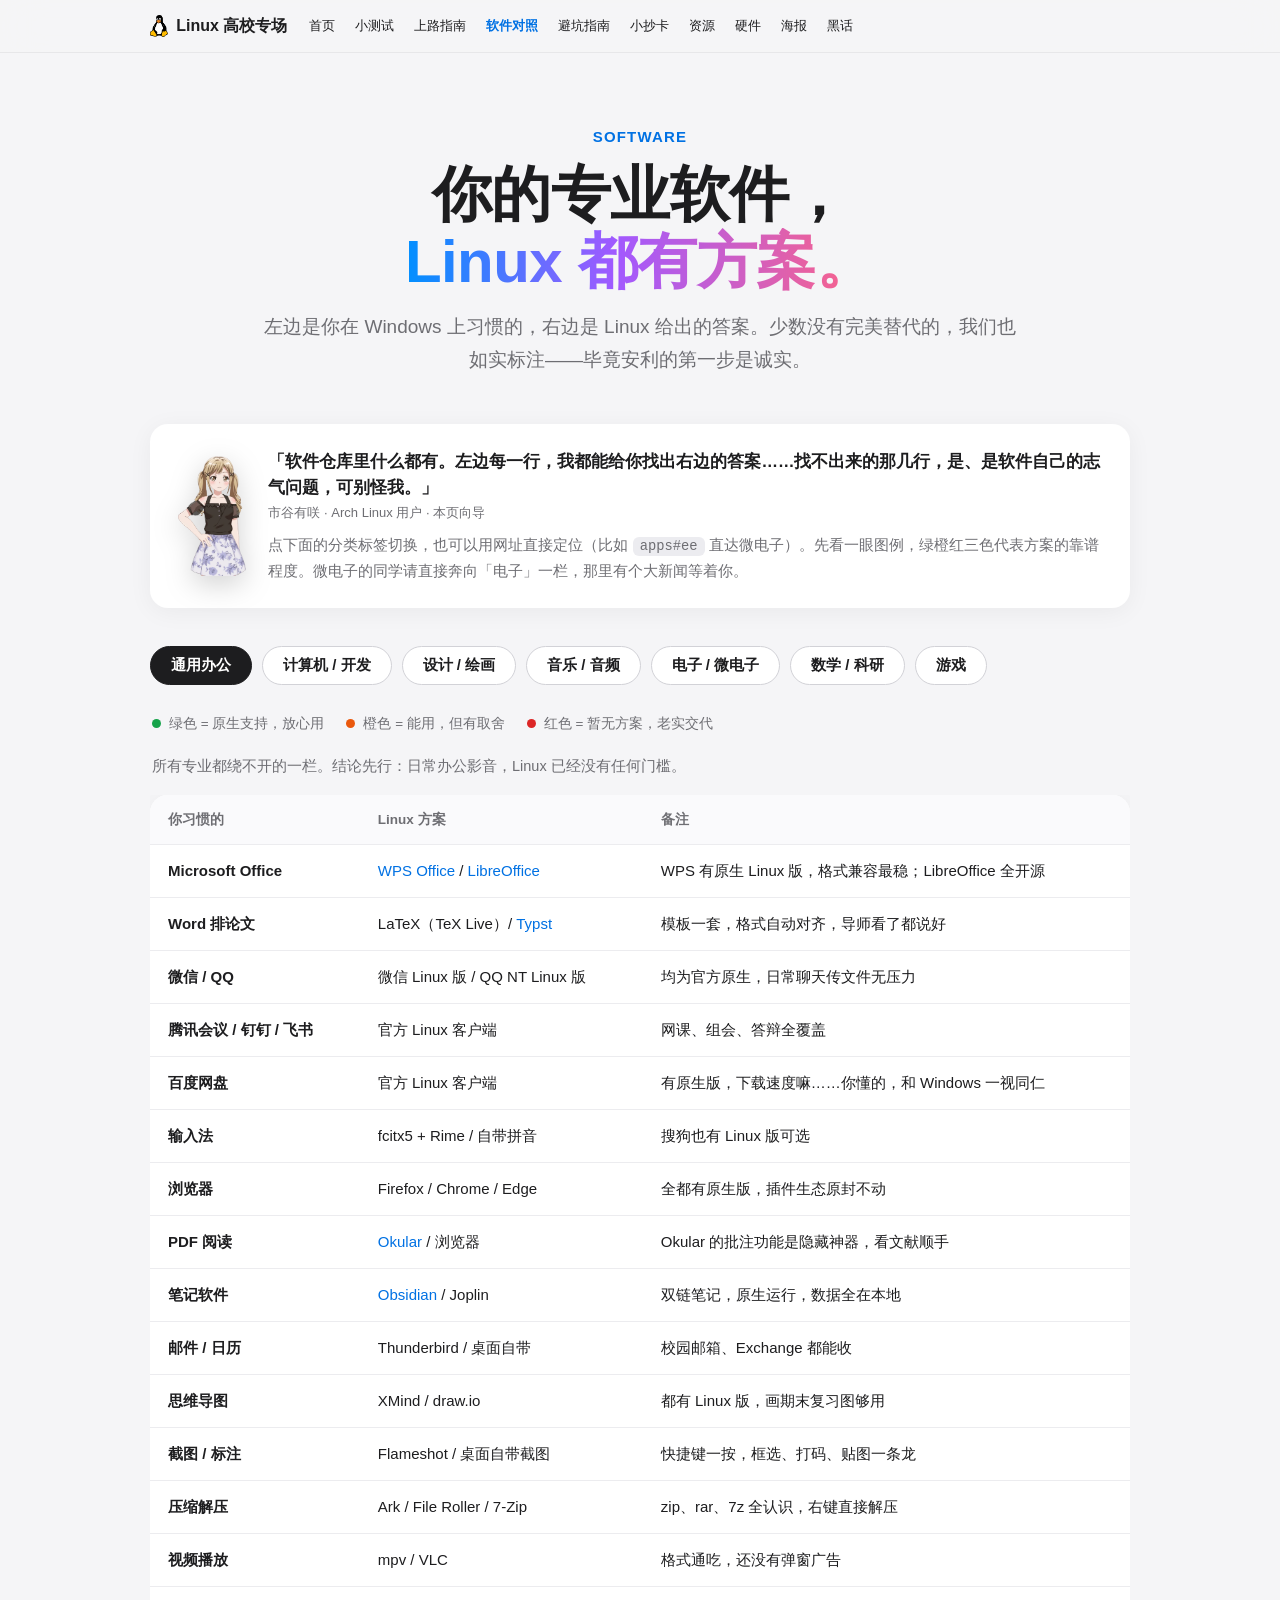
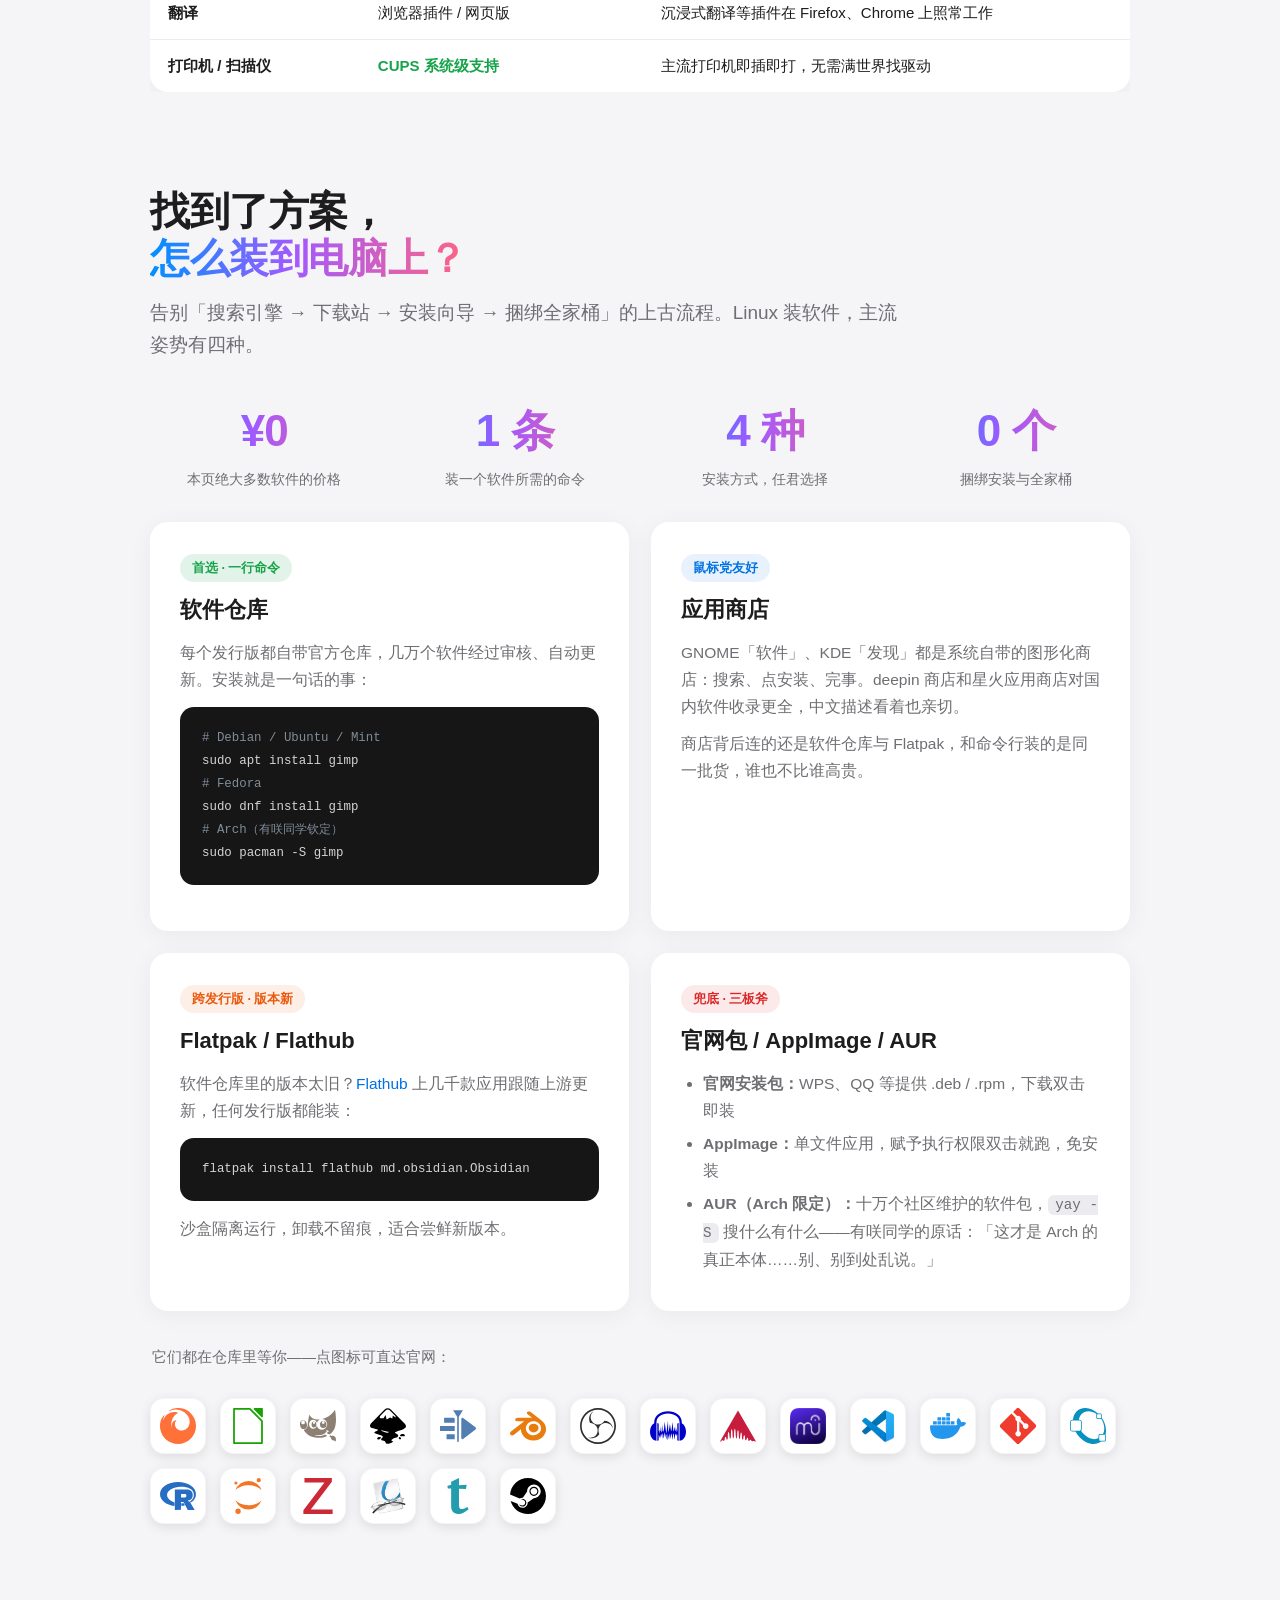
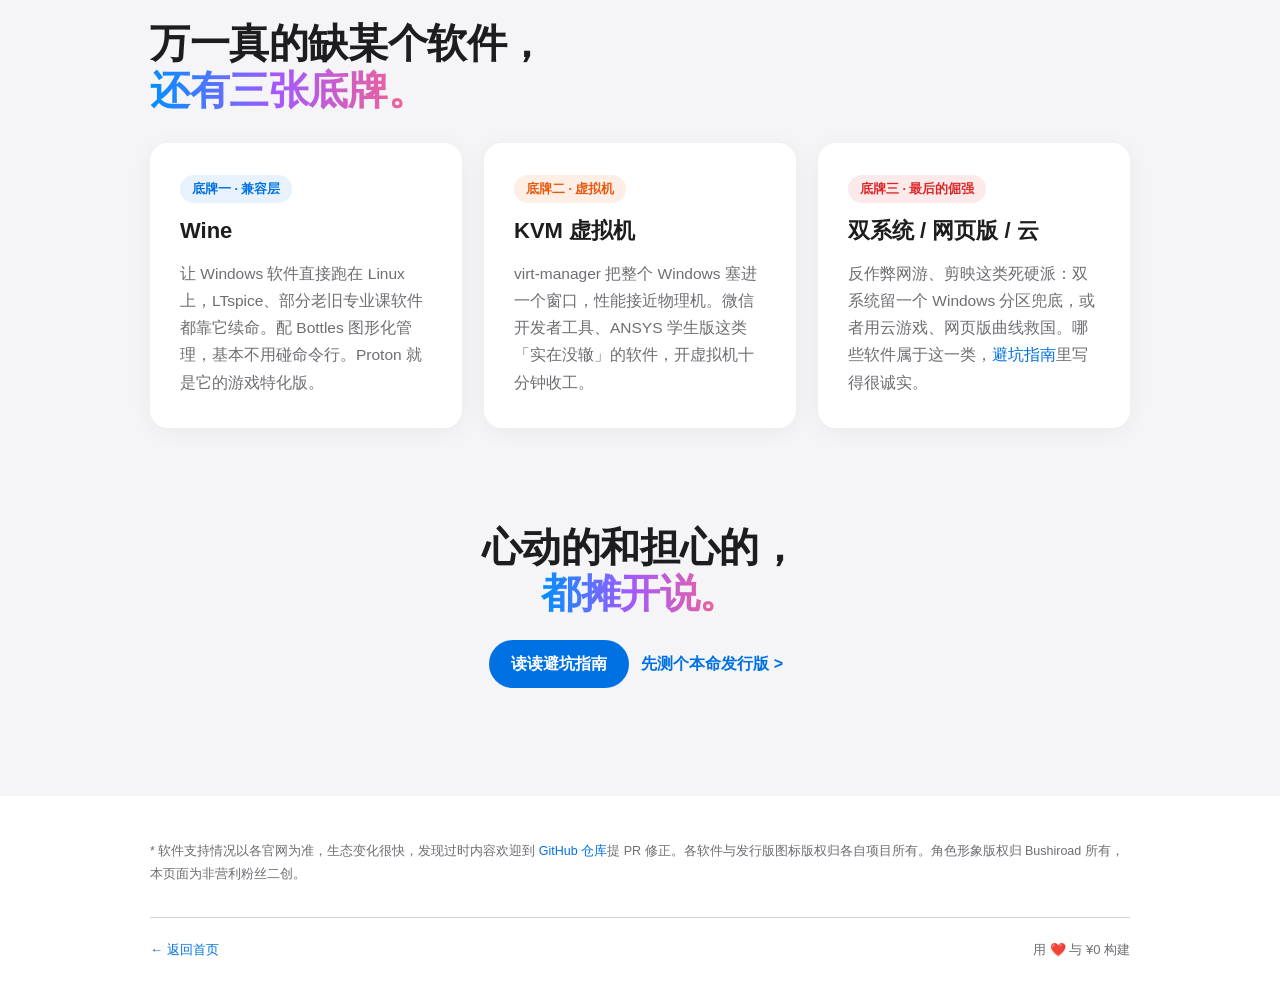
==== commit f9869456: "技术改造：站内链接去.html后缀；新增sitemap/robots/404；角色立绘转WebP并懒加载；动画降级；小抄卡打印样式" ====
--- a/apps.html
+++ b/apps.html
@@ -29,18 +29,18 @@
 <body>
 
 <nav class="topnav"><div class="topnav-in">
-  <div class="logo"><a href="index.html"><img src="img/tux.png" alt="">Linux 高校专场</a></div>
+  <div class="logo"><a href="index"><img src="img/tux.png" alt="">Linux 高校专场</a></div>
   <div class="links">
-    <a href="index.html">首页</a>
-    <a href="quiz.html">小测试</a>
-    <a href="guide.html">上路指南</a>
-    <a href="apps.html" class="on">软件对照</a>
-    <a href="honest.html">避坑指南</a>
-    <a href="cheatsheet.html">小抄卡</a>
-    <a href="resources.html">资源</a>
-    <a href="hardware.html">硬件</a>
-    <a href="poster.html">海报</a>
-    <a href="jargon.html">黑话</a>
+    <a href="index">首页</a>
+    <a href="quiz">小测试</a>
+    <a href="guide">上路指南</a>
+    <a href="apps" class="on">软件对照</a>
+    <a href="honest">避坑指南</a>
+    <a href="cheatsheet">小抄卡</a>
+    <a href="resources">资源</a>
+    <a href="hardware">硬件</a>
+    <a href="poster">海报</a>
+    <a href="jargon">黑话</a>
   </div>
 </div></nav>
 
@@ -54,11 +54,11 @@
 
 <section class="sec" style="padding-top:12px;"><div class="wrap">
   <div class="host rv">
-    <img src="img/char/arisa.png" alt="市谷有咲">
+    <img loading="lazy" decoding="async" src="img/char/arisa.webp" alt="市谷有咲">
     <div>
       <div class="q">「软件仓库里什么都有。左边每一行，我都能给你找出右边的答案……找不出来的那几行，是、是软件自己的志气问题，可别怪我。」</div>
       <div class="who">市谷有咲 · Arch Linux 用户 · 本页向导</div>
-      <p>点下面的分类标签切换，也可以用网址直接定位（比如 <code>apps.html#ee</code> 直达微电子）。先看一眼图例，绿橙红三色代表方案的靠谱程度。微电子的同学请直接奔向「电子」一栏，那里有个大新闻等着你。</p>
+      <p>点下面的分类标签切换，也可以用网址直接定位（比如 <code>apps#ee</code> 直达微电子）。先看一眼图例，绿橙红三色代表方案的靠谱程度。微电子的同学请直接奔向「电子」一栏，那里有个大新闻等着你。</p>
     </div>
   </div>
 
@@ -211,7 +211,7 @@
       <tr><td>模拟器</td><td>RetroArch / Dolphin / RPCS3</td><td>模拟器大户，全部原生</td></tr>
       <tr><td>手柄</td><td>Xbox / PS 手柄即插即用</td><td>蓝牙一连就认，无需驱动精灵</td></tr>
       <tr><td>帧数显示 / 录制</td><td>MangoHud / Gamescope / OBS</td><td>性能监控三件套，全开源</td></tr>
-      <tr><td>原神 / 瓦 / 三角洲等</td><td class="no">反作弊限制</td><td>这类游戏目前玩不了或很麻烦，<a href="honest.html">避坑指南</a>里有完整名单</td></tr>
+      <tr><td>原神 / 瓦 / 三角洲等</td><td class="no">反作弊限制</td><td>这类游戏目前玩不了或很麻烦，<a href="honest">避坑指南</a>里有完整名单</td></tr>
     </table></div>
     <div class="card rv" style="margin-top:22px;">
       <span class="pill green">好消息</span>
@@ -305,7 +305,7 @@
     <div class="card rv">
       <span class="pill red">底牌三 · 最后的倔强</span>
       <h3>双系统 / 网页版 / 云</h3>
-      <p>反作弊网游、剪映这类死硬派：双系统留一个 Windows 分区兜底，或者用云游戏、网页版曲线救国。哪些软件属于这一类，<a href="honest.html">避坑指南</a>里写得很诚实。</p>
+      <p>反作弊网游、剪映这类死硬派：双系统留一个 Windows 分区兜底，或者用云游戏、网页版曲线救国。哪些软件属于这一类，<a href="honest">避坑指南</a>里写得很诚实。</p>
     </div>
   </div>
 </div></section>
@@ -313,14 +313,14 @@
 <section class="sec center"><div class="wrap">
   <h2 class="rv">心动的和担心的，<br><span class="grad-text">都摊开说。</span></h2>
   <div style="margin-top:24px;" class="rv">
-    <a class="btn" href="honest.html">读读避坑指南</a>
-    <a class="btn-ghost" href="quiz.html">先测个本命发行版 &gt;</a>
+    <a class="btn" href="honest">读读避坑指南</a>
+    <a class="btn-ghost" href="quiz">先测个本命发行版 &gt;</a>
   </div>
 </div></section>
 
 <footer><div class="wrap">
   <div class="legal">* 软件支持情况以各官网为准，生态变化很快，发现过时内容欢迎到 <a href="https://github.com/Huanuyn1/Linuxedu.space" target="_blank" rel="noopener">GitHub 仓库</a>提 PR 修正。各软件与发行版图标版权归各自项目所有。角色形象版权归 Bushiroad 所有，本页面为非营利粉丝二创。</div>
-  <div class="footer-bar"><span><a href="index.html">← 返回首页</a></span><span>用 ❤️ 与 ¥0 构建</span></div>
+  <div class="footer-bar"><span><a href="index">← 返回首页</a></span><span>用 ❤️ 与 ¥0 构建</span></div>
 </div></footer>
 
 <script>
@@ -347,7 +347,7 @@
   });
 });
 
-// 支持 apps.html#dev 这类直达链接
+// 支持 apps#dev 这类直达链接
 if (location.hash) activateTab(location.hash.slice(1), true);
 </script>
 </body>
--- a/assets/site.css
+++ b/assets/site.css
@@ -88,6 +88,11 @@
 /* reveal */
 .rv{opacity:0;transform:translateY(24px);transition:opacity .65s ease,transform .65s ease;}
 .rv.in{opacity:1;transform:none;}
+@media (prefers-reduced-motion:reduce){
+  html{scroll-behavior:auto;}
+  .rv{opacity:1;transform:none;transition:none;}
+  *,*::before,*::after{animation-duration:.01ms !important;animation-iteration-count:1 !important;transition-duration:.01ms !important;}
+}
 /* buttons */
 .btn{display:inline-block;background:var(--blue);color:#fff;border-radius:980px;padding:11px 22px;font-size:16px;font-weight:600;transition:background .2s;}
 .btn:hover{background:#0077ed;text-decoration:none;}
